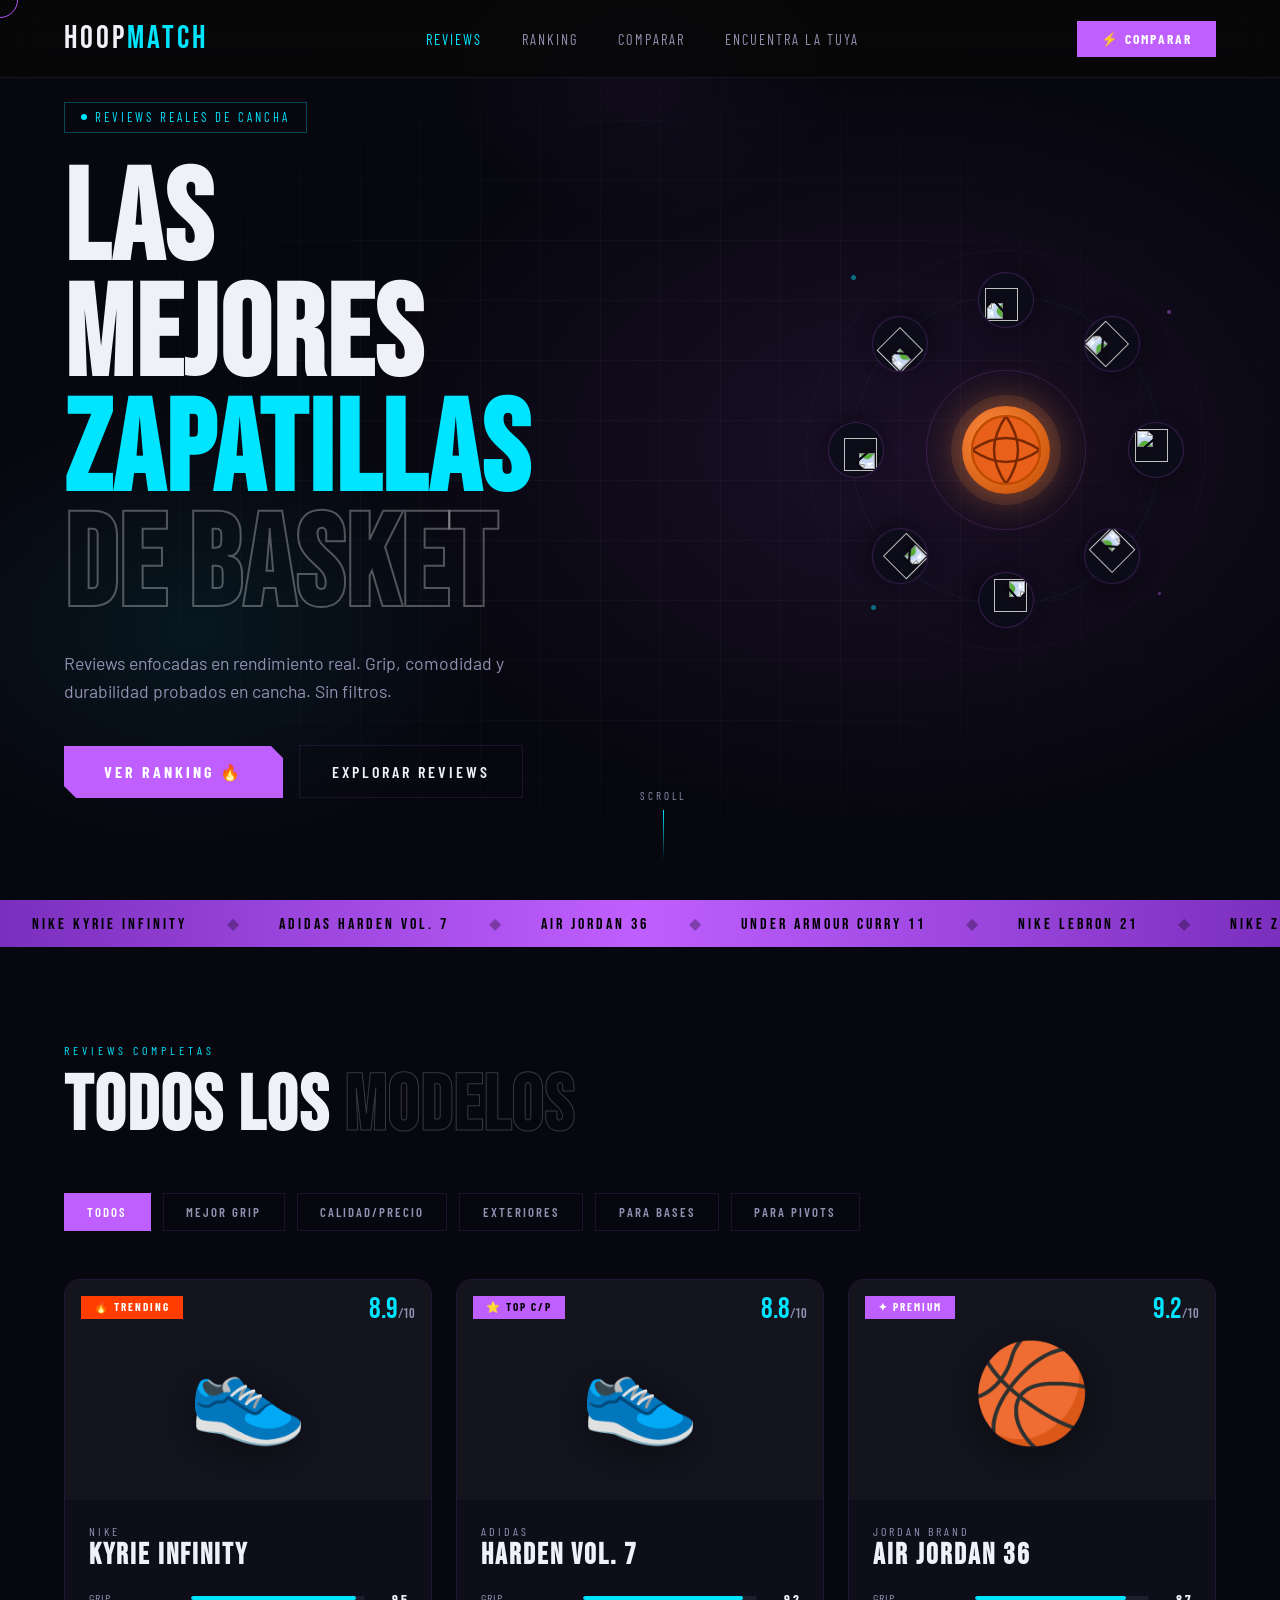
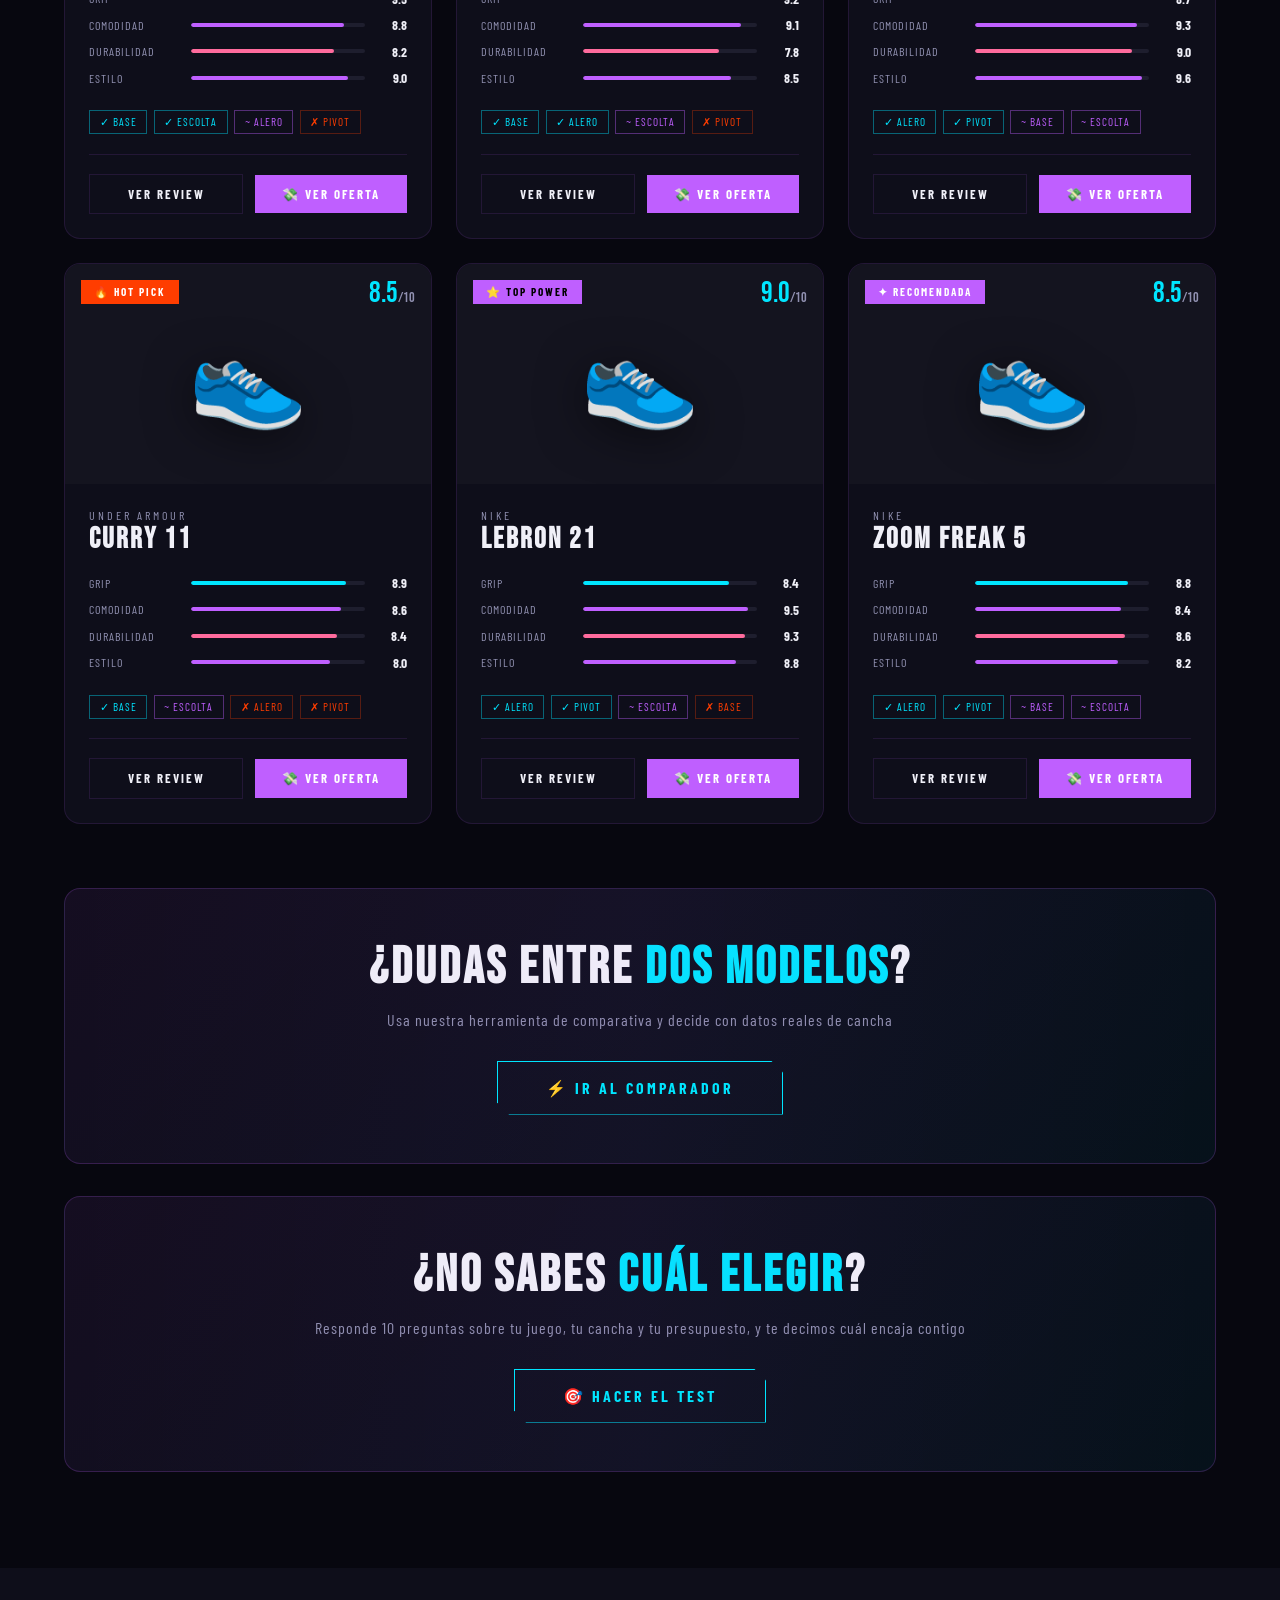
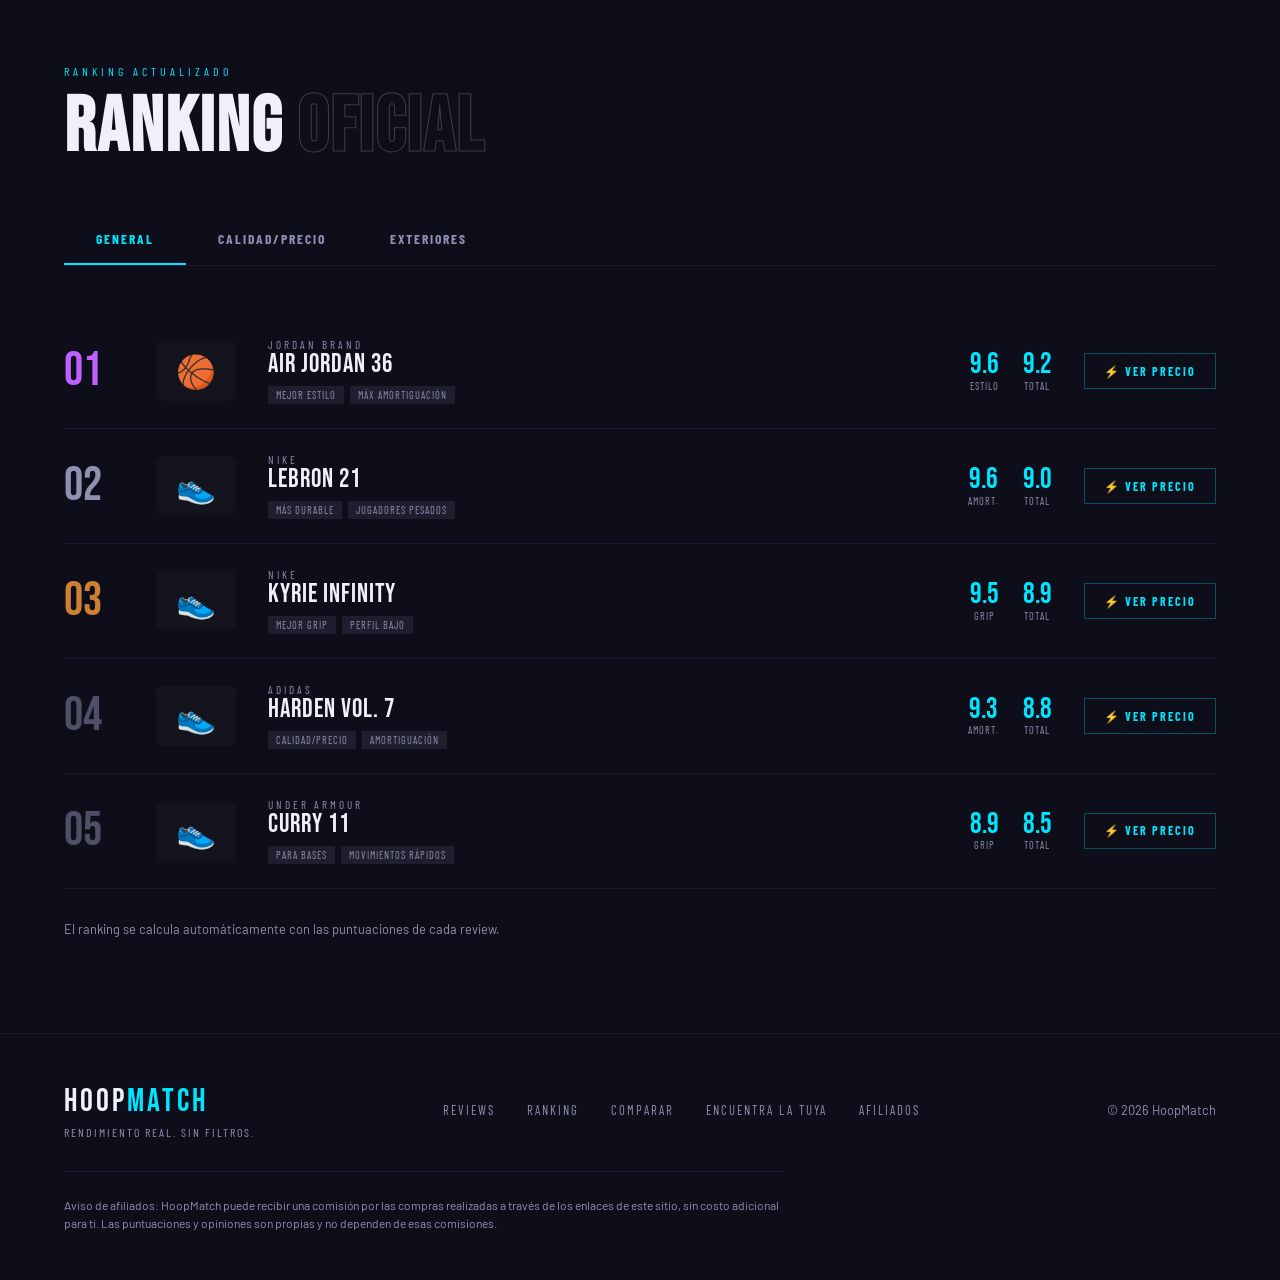
==== index.html @ e8697c50 "configuraricon html-js-css" ====
<!doctype html>
<html lang="es">
  <head>
    <meta charset="UTF-8" />
    <meta name="viewport" content="width=device-width, initial-scale=1.0" />
    <meta name="description" content="Reviews de zapatillas de basketball enfocadas en rendimiento real: grip, comodidad y durabilidad probados en cancha." />
    <meta name="theme-color" content="#07070f" />
    <title>HoopMatch — Reviews de Zapatillas de Basketball</title>
    <link rel="preconnect" href="https://fonts.googleapis.com" />
    <link rel="preconnect" href="https://fonts.gstatic.com" crossorigin />
    <link
      href="https://fonts.googleapis.com/css2?family=Bebas+Neue&family=Barlow+Condensed:wght@400;600;700&family=Barlow:wght@400;500;600&display=swap"
      rel="stylesheet"
    />
    <link rel="stylesheet" href="css/styles.css" />
    <link rel="stylesheet" href="css/home.css" />
  </head>
  <body>
    <div class="cursor" id="cursor"></div>
    <div class="cursor-ring" id="cursorRing"></div>

    <nav>
      <a href="index.html" class="logo">HOOP<span>MATCH</span></a>
      <ul class="nav-links">
        <li><a href="#reviews" class="active">Reviews</a></li>
        <li><a href="#ranking">Ranking</a></li>
        <li><a href="compare.html">Comparar</a></li>
        <li><a href="quiz.html">Encuentra la tuya</a></li>
      </ul>
      <a href="compare.html" class="nav-cta">⚡ Comparar</a>
    </nav>

    <!-- HERO -->
    <section class="hero">
      <div class="hero-bg"></div>
      <div class="hero-grid"></div>
      <div class="hero-content">
        <div class="hero-badge">Reviews reales de cancha</div>
        <h1>LAS<br />MEJORES<br /><span class="accent">ZAPATILLAS</span><br /><span class="outline">DE BASKET</span></h1>
        <p class="hero-sub">Reviews enfocadas en rendimiento real. Grip, comodidad y durabilidad probados en cancha. Sin filtros.</p>
        <div class="hero-actions">
          <a href="#ranking" class="btn-primary">Ver Ranking 🔥</a>
          <a href="#reviews" class="btn-secondary">Explorar Reviews</a>
        </div>
      </div>

      <!-- Órbita decorativa: 8 zapatillas en un solo anillo, giran juntas y se mantienen derechas.
           Cada brazo define su ángulo con --a (0, 45, 90 ... 315). -->
      <div class="orbit-wrap" aria-hidden="true">
        <div class="orbit-ring ring-deco-3"></div>
        <div class="orbit-ring ring-deco-2"></div>
        <div class="orbit-ring ring-deco-1"></div>
        <div class="orbit-dot" style="width:5px;height:5px;top:35px;left:55px;background:var(--cyan);animation-duration:3.2s;"></div>
        <div class="orbit-dot" style="width:4px;height:4px;top:70px;right:45px;background:var(--neon);animation-duration:2.8s;animation-delay:-1s;"></div>
        <div class="orbit-dot" style="width:5px;height:5px;bottom:50px;left:75px;background:var(--cyan);animation-duration:4s;animation-delay:-2s;"></div>
        <div class="orbit-dot" style="width:3px;height:3px;bottom:65px;right:55px;background:var(--neon);animation-duration:3.5s;animation-delay:-0.5s;"></div>
        <div class="orbit-glow"></div>
        <div class="orbit-center">
          <svg width="72" height="72" viewBox="0 0 72 72" fill="none" xmlns="http://www.w3.org/2000/svg">
            <circle cx="36" cy="36" r="34" fill="#E8601A" stroke="#C04A00" stroke-width="2" />
            <path d="M36 2 Q48 20 48 36 Q48 52 36 70" stroke="#7a2800" stroke-width="2.5" fill="none" />
            <path d="M36 2 Q24 20 24 36 Q24 52 36 70" stroke="#7a2800" stroke-width="2.5" fill="none" />
            <path d="M2 36 Q20 24 36 24 Q52 24 70 36" stroke="#7a2800" stroke-width="2.5" fill="none" />
            <path d="M2 36 Q20 48 36 48 Q52 48 70 36" stroke="#7a2800" stroke-width="2.5" fill="none" />
            <circle cx="36" cy="36" r="34" fill="none" stroke="#C04A00" stroke-width="2" />
          </svg>
        </div>
        <div class="orbit-ring-system">
          <div class="orbit-arm" style="--a:0deg"><div class="orbit-node"><img src="img/zapa1.png" alt="" decoding="async" /></div></div>
          <div class="orbit-arm" style="--a:45deg"><div class="orbit-node"><img src="img/zapa2.png" alt="" decoding="async" /></div></div>
          <div class="orbit-arm" style="--a:90deg"><div class="orbit-node"><img src="img/zapa3.png" alt="" decoding="async" /></div></div>
          <div class="orbit-arm" style="--a:135deg"><div class="orbit-node"><img src="img/zapa4.png" alt="" decoding="async" /></div></div>
          <div class="orbit-arm" style="--a:180deg"><div class="orbit-node"><img src="img/zapa5.png" alt="" decoding="async" /></div></div>
          <div class="orbit-arm" style="--a:225deg"><div class="orbit-node"><img src="img/zapa6.png" alt="" decoding="async" /></div></div>
          <div class="orbit-arm" style="--a:270deg"><div class="orbit-node"><img src="img/zapa7.png" alt="" decoding="async" /></div></div>
          <div class="orbit-arm" style="--a:315deg"><div class="orbit-node"><img src="img/zapa8.png" alt="" decoding="async" /></div></div>
        </div>
      </div>

      <div class="hero-scroll">
        <span>Scroll</span>
        <div class="scroll-line"></div>
      </div>
    </section>

    <!-- TICKER (se genera desde js/shoes.js) -->
    <div class="ticker-wrap" aria-hidden="true">
      <div class="ticker-track" id="tickerTrack"></div>
    </div>

    <!-- REVIEWS -->
    <section id="reviews">
      <div class="section-label">Reviews completas</div>
      <h2 class="section-title reveal">TODOS LOS <span class="dim">MODELOS</span></h2>

      <div class="filter-wrap reveal" id="filterWrap">
        <button type="button" class="filter-btn active" data-filter="all" aria-pressed="true">Todos</button>
        <button type="button" class="filter-btn" data-filter="grip" aria-pressed="false">Mejor Grip</button>
        <button type="button" class="filter-btn" data-filter="precio" aria-pressed="false">Calidad/Precio</button>
        <button type="button" class="filter-btn" data-filter="exterior" aria-pressed="false">Exteriores</button>
        <button type="button" class="filter-btn" data-filter="base" aria-pressed="false">Para Bases</button>
        <button type="button" class="filter-btn" data-filter="pivot" aria-pressed="false">Para Pivots</button>
      </div>

      <div class="cards-grid" id="cardsGrid"></div>

      <div class="compare-banner reveal">
        <h3>¿DUDAS ENTRE <span>DOS MODELOS</span>?</h3>
        <p>Usa nuestra herramienta de comparativa y decide con datos reales de cancha</p>
        <a href="compare.html" class="compare-banner-btn">⚡ Ir al Comparador</a>
      </div>

      <div class="compare-banner reveal">
        <h3>¿NO SABES <span>CUÁL ELEGIR</span>?</h3>
        <p>Responde 10 preguntas sobre tu juego, tu cancha y tu presupuesto, y te decimos cuál encaja contigo</p>
        <a href="quiz.html" class="compare-banner-btn">🎯 Hacer el test</a>
      </div>
    </section>

    <!-- RANKING -->
    <section id="ranking" class="ranking-section">
      <div class="section-label">Ranking actualizado</div>
      <h2 class="section-title reveal">RANKING <span class="dim">OFICIAL</span></h2>

      <div class="ranking-tabs reveal" id="rankingTabs" role="tablist">
        <button type="button" class="tab-btn active" data-tab="general" role="tab" aria-selected="true">General</button>
        <button type="button" class="tab-btn" data-tab="precio" role="tab" aria-selected="false">Calidad/Precio</button>
        <button type="button" class="tab-btn" data-tab="exterior" role="tab" aria-selected="false">Exteriores</button>
      </div>

      <div id="tab-general" class="ranking-list"></div>
      <div id="tab-precio" class="ranking-list" hidden></div>
      <div id="tab-exterior" class="ranking-list" hidden></div>

      <p class="ranking-note">El ranking se calcula automáticamente con las puntuaciones de cada review.</p>
    </section>

    <footer>
      <div class="footer-main">
        <div>
          <div class="footer-logo">HOOP<span>MATCH</span></div>
          <div class="footer-tagline">Rendimiento real. Sin filtros.</div>
        </div>
        <div class="footer-links">
          <a href="#reviews">Reviews</a>
          <a href="#ranking">Ranking</a>
          <a href="compare.html">Comparar</a>
          <a href="quiz.html">Encuentra la tuya</a>
          <a href="#disclosure">Afiliados</a>
        </div>
        <div class="footer-copy">© 2026 HoopMatch</div>
      </div>
      <p class="footer-disclosure" id="disclosure">
        Aviso de afiliados: HoopMatch puede recibir una comisión por las compras realizadas a través de los enlaces de este sitio, sin costo adicional para ti. Las puntuaciones y opiniones son propias y no dependen de esas comisiones.
      </p>
    </footer>

    <div class="modal-overlay" id="modalOverlay">
      <div class="modal" role="dialog" aria-modal="true" aria-labelledby="modalTitle">
        <button type="button" class="modal-close" id="modalClose" aria-label="Cerrar">✕</button>
        <div id="modalInner"></div>
      </div>
    </div>

    <script src="js/shoes.js"></script>
    <script src="js/common.js"></script>
    <script src="js/home.js"></script>
  </body>
</html>
---- css/styles.css ----
/* ==========================================================================
   HoopMatch · styles.css  (compartido por todas las páginas)
   ========================================================================== */

:root {
  --neon: #bf5fff;
  --neon-glow: rgba(191, 95, 255, 0.35);
  --cyan: #00e5ff;
  --cyan-glow: rgba(0, 229, 255, 0.25);
  --neon2: #ff3d00;
  --neon3: #bf5fff;
  --green: #00ff87;
  --bg: #07070f;
  --bg2: #0e0e1a;
  --bg3: #14141f;
  --bg4: #1e1e2e;
  --text: #f0f0f8;
  --text2: #9090b0;
  --border: rgba(191, 95, 255, 0.12);
  --border2: rgba(0, 229, 255, 0.12);
  --card-radius: 16px;
}

* { margin: 0; padding: 0; box-sizing: border-box; }
html { scroll-behavior: smooth; }
body { font-family: "Barlow", sans-serif; background: var(--bg); color: var(--text); overflow-x: hidden; }
img { max-width: 100%; }

/* Foco visible para navegación con teclado */
:focus-visible { outline: 2px solid var(--cyan); outline-offset: 3px; }

/* ── CURSOR (solo se activa con mouse; ver common.js) ── */
.cursor { width: 12px; height: 12px; background: var(--neon); border-radius: 50%; position: fixed; top: -100px; left: -100px; pointer-events: none; z-index: 9999; mix-blend-mode: difference; }
.cursor-ring { width: 36px; height: 36px; border: 1.5px solid var(--neon); border-radius: 50%; position: fixed; top: -100px; left: -100px; pointer-events: none; z-index: 9998; mix-blend-mode: difference; }
body.custom-cursor, body.custom-cursor * { cursor: none; }

/* ── NAV ── */
nav { position: fixed; top: 0; width: 100%; z-index: 100; display: flex; justify-content: space-between; align-items: center; padding: 1.2rem 4rem; background: rgba(8, 8, 8, 0.85); backdrop-filter: blur(20px); border-bottom: 1px solid var(--border); }
.logo { font-family: "Bebas Neue", sans-serif; font-size: 2rem; letter-spacing: 3px; color: var(--text); text-decoration: none; }
.logo span { color: var(--cyan); }
.nav-links { display: flex; gap: 2.5rem; list-style: none; }
.nav-links a { font-family: "Barlow Condensed", sans-serif; font-size: 0.9rem; letter-spacing: 2px; text-transform: uppercase; color: var(--text2); text-decoration: none; transition: color 0.2s; }
.nav-links a:hover, .nav-links a.active { color: var(--cyan); }
.nav-cta { font-family: "Barlow Condensed", sans-serif; font-size: 0.85rem; letter-spacing: 2px; text-transform: uppercase; background: var(--neon); color: #fff; padding: 0.6rem 1.5rem; border: none; font-weight: 700; transition: all 0.2s; text-decoration: none; display: inline-block; }
.nav-cta:hover { background: var(--cyan); color: #000; }
.nav-back { font-family: "Barlow Condensed", sans-serif; font-size: 0.85rem; letter-spacing: 2px; text-transform: uppercase; background: transparent; color: var(--text2); padding: 0.6rem 1.5rem; border: 1px solid var(--border); font-weight: 700; transition: all 0.2s; text-decoration: none; display: inline-block; }
.nav-back:hover { border-color: var(--cyan); color: var(--cyan); }

/* ── ANIMACIONES ── */
@keyframes fadeSlideUp { from { opacity: 0; transform: translateY(30px); } to { opacity: 1; transform: translateY(0); } }
.reveal { opacity: 0; transform: translateY(40px); transition: opacity 0.7s ease, transform 0.7s ease; }
.reveal.visible { opacity: 1; transform: translateY(0); }
.reveal-delay-1 { transition-delay: 0.1s; }
.reveal-delay-2 { transition-delay: 0.2s; }
.reveal-delay-3 { transition-delay: 0.3s; }
.reveal-delay-4 { transition-delay: 0.4s; }

/* ── BOTONES COMPARTIDOS ── */
.btn-price { flex: 1; font-family: "Barlow Condensed", sans-serif; font-size: 0.8rem; letter-spacing: 2px; text-transform: uppercase; font-weight: 700; background: var(--neon); color: #fff; padding: 0.7rem; border: none; text-align: center; transition: all 0.2s; text-decoration: none; display: block; }
.btn-price:hover { background: var(--cyan); color: #000; }

/* ── FOOTER ── */
footer { background: var(--bg2); border-top: 1px solid var(--border); padding: 3rem 4rem; display: flex; flex-direction: column; gap: 2rem; }
.footer-main { display: flex; justify-content: space-between; align-items: center; }
.footer-logo { font-family: "Bebas Neue", sans-serif; font-size: 2rem; letter-spacing: 3px; }
.footer-logo span { color: var(--cyan); }
.footer-tagline { font-family: "Barlow Condensed", sans-serif; font-size: 0.75rem; letter-spacing: 2px; text-transform: uppercase; color: var(--text2); margin-top: 0.25rem; }
.footer-links { display: flex; gap: 2rem; }
.footer-links a { font-family: "Barlow Condensed", sans-serif; font-size: 0.8rem; letter-spacing: 2px; text-transform: uppercase; color: var(--text2); text-decoration: none; transition: color 0.2s; }
.footer-links a:hover { color: var(--cyan); }
.footer-copy { font-size: 0.8rem; color: var(--text2); }
.footer-disclosure { font-size: 0.75rem; color: var(--text2); line-height: 1.5; max-width: 720px; border-top: 1px solid var(--border); padding-top: 1.5rem; }

/* ── EMOJI / IMAGEN DE ZAPATILLA ── */
.shoe-img { width: 100%; height: 100%; object-fit: contain; display: block; }

/* ── MOVIMIENTO REDUCIDO ── */
@media (prefers-reduced-motion: reduce) {
  *, *::before, *::after { animation-duration: 0.01ms !important; animation-iteration-count: 1 !important; transition-duration: 0.01ms !important; scroll-behavior: auto !important; }
  .reveal { opacity: 1; transform: none; }
}

@media (max-width: 900px) {
  nav { padding: 1.2rem 2rem; }
  .nav-links { display: none; }
  footer { padding: 3rem 2rem; }
  .footer-main { flex-direction: column; gap: 2rem; text-align: center; }
  .footer-links { flex-wrap: wrap; justify-content: center; }
  .footer-disclosure { text-align: center; }
}
---- css/home.css ----
/* ==========================================================================
   HoopMatch · home.css  (solo index.html)
   ========================================================================== */

section { padding: 6rem 4rem; }
.section-label { font-family: "Barlow Condensed", sans-serif; font-size: 0.75rem; letter-spacing: 4px; text-transform: uppercase; color: var(--cyan); margin-bottom: 0.75rem; }
.section-title { font-family: "Bebas Neue", sans-serif; font-size: clamp(3rem, 6vw, 5rem); line-height: 1; letter-spacing: 2px; margin-bottom: 3rem; }
.section-title .dim { -webkit-text-stroke: 1px rgba(255,255,255,0.2); color: transparent; }

/* ── HERO ── */
.hero { min-height: 100vh; display: flex; align-items: center; justify-content: space-between; position: relative; overflow: hidden; padding: 0 4rem; gap: 2rem; }
.hero-bg { position: absolute; inset: 0; background: radial-gradient(ellipse 60% 60% at 70% 50%, rgba(191,95,255,0.1) 0%, transparent 70%), radial-gradient(ellipse 40% 40% at 15% 70%, rgba(0,229,255,0.07) 0%, transparent 60%), radial-gradient(ellipse 30% 30% at 50% 10%, rgba(191,95,255,0.05) 0%, transparent 50%), var(--bg); }
.hero-grid { position: absolute; inset: 0; background-image: linear-gradient(rgba(255,255,255,0.03) 1px, transparent 1px), linear-gradient(90deg, rgba(255,255,255,0.03) 1px, transparent 1px); background-size: 60px 60px; mask-image: radial-gradient(ellipse at center, black 30%, transparent 80%); }
.hero-content { position: relative; z-index: 2; flex: 1; max-width: 680px; }
.hero-badge { display: inline-flex; align-items: center; gap: 0.5rem; font-family: "Barlow Condensed", sans-serif; font-size: 0.8rem; letter-spacing: 3px; text-transform: uppercase; color: var(--cyan); border: 1px solid rgba(0,229,255,0.3); padding: 0.4rem 1rem; margin-bottom: 2rem; animation: fadeSlideUp 0.8s ease both; }
.hero-badge::before { content: ""; width: 6px; height: 6px; border-radius: 50%; background: var(--cyan); animation: pulse 1.5s infinite; }
@keyframes pulse { 0%,100% { opacity: 1; transform: scale(1); } 50% { opacity: 0.4; transform: scale(0.8); } }
.hero h1 { font-family: "Bebas Neue", sans-serif; font-size: clamp(5rem, 10vw, 10rem); line-height: 0.9; letter-spacing: 2px; animation: fadeSlideUp 0.8s 0.1s ease both; }
.hero h1 .accent { color: var(--cyan); }
.hero h1 .outline { -webkit-text-stroke: 2px rgba(255,255,255,0.3); color: transparent; }
.hero-sub { font-size: 1.1rem; color: var(--text2); margin: 1.5rem 0 2.5rem; line-height: 1.6; max-width: 480px; animation: fadeSlideUp 0.8s 0.2s ease both; }
.hero-actions { display: flex; gap: 1rem; align-items: center; animation: fadeSlideUp 0.8s 0.3s ease both; }
.btn-primary { font-family: "Barlow Condensed", sans-serif; font-size: 1rem; letter-spacing: 3px; text-transform: uppercase; font-weight: 700; background: var(--neon); color: #fff; padding: 1rem 2.5rem; border: none; text-decoration: none; display: inline-block; transition: all 0.2s; clip-path: polygon(0 0, calc(100% - 12px) 0, 100% 12px, 100% 100%, 12px 100%, 0 calc(100% - 12px)); }
.btn-primary:hover { background: var(--cyan); color: #000; transform: translateY(-2px); }
.btn-secondary { font-family: "Barlow Condensed", sans-serif; font-size: 1rem; letter-spacing: 3px; text-transform: uppercase; font-weight: 600; background: transparent; color: var(--text); padding: 1rem 2rem; border: 1px solid var(--border); text-decoration: none; display: inline-block; transition: all 0.2s; }
.btn-secondary:hover { border-color: var(--cyan); color: var(--cyan); }

/* ── ÓRBITA (un solo anillo, radio y tamaño controlados por variables) ── */
.orbit-wrap { --orbit-r: 150px; --node: 56px; position: relative; z-index: 2; flex-shrink: 0; width: 420px; height: 420px; display: flex; align-items: center; justify-content: center; animation: fadeSlideUp 0.8s 0.4s ease both; }
.orbit-ring { position: absolute; border-radius: 50%; border: 1px solid; pointer-events: none; }
.ring-deco-1 { width: 160px; height: 160px; border-color: rgba(191,95,255,0.18); }
.ring-deco-2 { width: 310px; height: 310px; border-color: rgba(0,229,255,0.1); border-style: dashed; }
.ring-deco-3 { width: 400px; height: 400px; border-color: rgba(191,95,255,0.05); }
.orbit-center { position: absolute; z-index: 10; width: 88px; height: 88px; border-radius: 50%; display: flex; align-items: center; justify-content: center; overflow: hidden; background: radial-gradient(circle at 35% 35%, #ff8c42, #c04a00); box-shadow: 0 0 40px rgba(255,140,66,0.45), 0 0 80px rgba(255,140,66,0.15); animation: centerPulse 4s ease-in-out infinite; }
@keyframes centerPulse { 0%,100% { box-shadow: 0 0 40px rgba(255,140,66,0.4), 0 0 80px rgba(255,140,66,0.1); transform: scale(1); } 50% { box-shadow: 0 0 60px rgba(255,140,66,0.6), 0 0 120px rgba(255,140,66,0.2); transform: scale(1.06); } }
.orbit-glow { position: absolute; width: 110px; height: 110px; border-radius: 50%; background: rgba(255,140,66,0.12); animation: glowPulse 3s ease-in-out infinite; z-index: 5; pointer-events: none; }
@keyframes glowPulse { 0%,100% { transform: scale(1); opacity: 0.6; } 50% { transform: scale(1.7); opacity: 0.08; } }

/* El sistema completo rota; cada brazo tiene un ángulo fijo (--a) */
.orbit-ring-system { position: absolute; width: 0; height: 0; top: 50%; left: 50%; animation: ringRotate 14s linear infinite; z-index: 8; will-change: transform; }
@keyframes ringRotate { from { transform: rotate(0deg); } to { transform: rotate(360deg); } }
.orbit-arm { position: absolute; width: 0; height: 0; top: 0; left: 0; transform: rotate(var(--a)); }

/* Cada nodo contra-rota (ángulo del brazo + giro del sistema) para que la imagen quede siempre derecha */
.orbit-node { position: absolute; width: var(--node); height: var(--node); top: calc(var(--node) / -2); left: calc(var(--orbit-r) - var(--node) / 2); border-radius: 50%; background: rgba(14,14,26,0.85); border: 1px solid rgba(191,95,255,0.22); display: flex; align-items: center; justify-content: center; overflow: hidden; box-shadow: 0 4px 18px rgba(0,0,0,0.55), 0 0 10px rgba(191,95,255,0.08); animation: nodeCounterRotate 14s linear infinite; will-change: transform; }
@keyframes nodeCounterRotate {
  from { transform: rotate(calc(var(--a) * -1)); }
  to   { transform: rotate(calc(var(--a) * -1 - 360deg)); }
}
.orbit-node img { width: 78%; height: 78%; object-fit: contain; display: block; filter: drop-shadow(0 2px 6px rgba(0,0,0,0.6)); }

.orbit-dot { position: absolute; border-radius: 50%; opacity: 0.45; animation: floatDot ease-in-out infinite; pointer-events: none; }
@keyframes floatDot { 0%,100% { transform: translateY(0); } 50% { transform: translateY(-10px); } }

.hero-scroll { position: absolute; bottom: 2.5rem; left: 50%; transform: translateX(-50%); display: flex; flex-direction: column; align-items: center; gap: 0.5rem; animation: fadeSlideUp 0.8s 0.5s ease both; }
.hero-scroll span { font-family: "Barlow Condensed", sans-serif; font-size: 0.7rem; letter-spacing: 3px; text-transform: uppercase; color: var(--text2); }
.scroll-line { width: 1px; height: 50px; background: linear-gradient(to bottom, var(--cyan), transparent); animation: scrollDown 1.5s infinite; }
@keyframes scrollDown { 0% { transform: scaleY(0); transform-origin: top; } 50% { transform: scaleY(1); transform-origin: top; } 100% { transform: scaleY(0); transform-origin: bottom; } }

/* ── TICKER ── */
.ticker-wrap { background: linear-gradient(90deg, #7b2fbe, #bf5fff, #7b2fbe); padding: 0.8rem 0; overflow: hidden; white-space: nowrap; }
.ticker-track { display: inline-block; animation: ticker 40s linear infinite; }
.ticker-item { display: inline-block; font-family: "Bebas Neue", sans-serif; font-size: 1rem; letter-spacing: 3px; color: #000; padding: 0 2rem; }
.ticker-sep { display: inline-block; color: rgba(0,0,0,0.3); padding: 0 0.5rem; }
@keyframes ticker { from { transform: translateX(0); } to { transform: translateX(-50%); } }

/* ── FILTROS ── */
.filter-wrap { display: flex; flex-wrap: wrap; gap: 0.75rem; margin-bottom: 3rem; }
.filter-btn { font-family: "Barlow Condensed", sans-serif; font-size: 0.8rem; letter-spacing: 2px; text-transform: uppercase; font-weight: 600; background: transparent; color: var(--text2); padding: 0.6rem 1.4rem; border: 1px solid var(--border); transition: all 0.2s; }
.filter-btn:hover, .filter-btn.active { background: var(--neon); color: #fff; border-color: var(--neon); }

/* ── CARDS ── */
.cards-grid { display: grid; grid-template-columns: repeat(auto-fit, minmax(300px, 1fr)); gap: 1.5rem; }
.shoe-card { background: var(--bg2); border: 1px solid var(--border); border-radius: var(--card-radius); overflow: hidden; transition: all 0.3s ease, opacity 0.7s ease; position: relative; }
.shoe-card:hover { transform: translateY(-8px); border-color: rgba(191,95,255,0.4); box-shadow: 0 24px 48px rgba(0,0,0,0.6), 0 0 0 1px rgba(191,95,255,0.15), 0 0 30px rgba(191,95,255,0.08); }
.card-img-wrap { height: 220px; background: var(--bg3); display: flex; align-items: center; justify-content: center; position: relative; overflow: hidden; }
.card-img-wrap .shoe-emoji { font-size: 6rem; transition: transform 0.4s ease; filter: drop-shadow(0 8px 24px rgba(0,0,0,0.5)); }
.card-img-wrap .shoe-img { width: 70%; height: 70%; transition: transform 0.4s ease; filter: drop-shadow(0 8px 24px rgba(0,0,0,0.5)); }
.shoe-card:hover .shoe-emoji, .shoe-card:hover .shoe-img { transform: scale(1.1) rotate(-5deg); }
.card-badge { position: absolute; top: 1rem; left: 1rem; font-family: "Barlow Condensed", sans-serif; font-size: 0.7rem; letter-spacing: 2px; text-transform: uppercase; padding: 0.3rem 0.8rem; font-weight: 700; }
.badge-fire { background: var(--neon2); color: #fff; }
.badge-top { background: var(--neon3); color: #000; }
.badge-new { background: var(--neon); color: #fff; }
.card-rating-mini { position: absolute; top: 1rem; right: 1rem; font-family: "Bebas Neue", sans-serif; font-size: 1.8rem; color: var(--cyan); line-height: 1; }
.card-rating-mini span { font-size: 0.9rem; color: var(--text2); }
.card-body { padding: 1.5rem; }
.card-brand { font-family: "Barlow Condensed", sans-serif; font-size: 0.75rem; letter-spacing: 3px; text-transform: uppercase; color: var(--text2); margin-bottom: 0.25rem; }
.card-name { font-family: "Bebas Neue", sans-serif; font-size: 1.8rem; letter-spacing: 2px; margin-bottom: 1.2rem; line-height: 1; }
.card-stats { display: flex; flex-direction: column; gap: 0.6rem; margin-bottom: 1.5rem; }
.stat-row { display: flex; align-items: center; gap: 0.75rem; }
.stat-label { font-family: "Barlow Condensed", sans-serif; font-size: 0.75rem; letter-spacing: 1px; text-transform: uppercase; color: var(--text2); width: 90px; flex-shrink: 0; }
.stat-bar { flex: 1; height: 4px; background: var(--bg4); border-radius: 2px; overflow: hidden; }
.stat-fill { height: 100%; border-radius: 2px; width: 0; transition: width 1.2s cubic-bezier(0.4,0,0.2,1); }
.fill-neon { background: var(--cyan); }
.fill-orange { background: var(--neon); }
.fill-yellow { background: #ff6b9d; }
.fill-blue { background: var(--neon); }
.stat-val { font-family: "Barlow Condensed", sans-serif; font-size: 0.85rem; font-weight: 700; color: var(--text); width: 30px; text-align: right; }
.card-player { display: flex; flex-wrap: wrap; gap: 0.4rem; margin-bottom: 1.2rem; }
.player-tag { font-family: "Barlow Condensed", sans-serif; font-size: 0.7rem; letter-spacing: 1px; text-transform: uppercase; padding: 0.25rem 0.6rem; border: 1px solid var(--border); color: var(--text2); }
.player-tag.good { border-color: rgba(0,229,255,0.4); color: var(--cyan); }
.player-tag.ok { border-color: rgba(191,95,255,0.4); color: var(--neon); }
.player-tag.bad { border-color: rgba(255,61,0,0.3); color: var(--neon2); }
.card-footer { display: flex; gap: 0.75rem; align-items: center; padding-top: 1.2rem; border-top: 1px solid var(--border); }
.btn-detail { flex: 1; font-family: "Barlow Condensed", sans-serif; font-size: 0.8rem; letter-spacing: 2px; text-transform: uppercase; font-weight: 700; background: transparent; color: var(--text); padding: 0.7rem; border: 1px solid var(--border); text-align: center; transition: all 0.2s; text-decoration: none; display: block; }
.btn-detail:hover { border-color: rgba(255,255,255,0.3); color: var(--text); }
.cards-empty { color: var(--text2); font-family: "Barlow Condensed", sans-serif; letter-spacing: 2px; text-transform: uppercase; }

/* ── BANNER COMPARADOR ── */
.compare-banner { background: linear-gradient(135deg, rgba(191,95,255,0.08) 0%, rgba(0,229,255,0.05) 100%); border: 1px solid rgba(191,95,255,0.2); border-radius: var(--card-radius); padding: 3rem; text-align: center; margin-top: 4rem; position: relative; overflow: hidden; }
.compare-banner::before { content: ""; position: absolute; inset: 0; background: linear-gradient(90deg, transparent, rgba(191,95,255,0.04), transparent); animation: shimmer 3s infinite; }
@keyframes shimmer { 0% { transform: translateX(-100%); } 100% { transform: translateX(100%); } }
.compare-banner + .compare-banner { margin-top: 2rem; }
.compare-banner h3 { font-family: "Bebas Neue", sans-serif; font-size: clamp(2rem, 4vw, 3.5rem); letter-spacing: 3px; margin-bottom: 0.75rem; }
.compare-banner h3 span { color: var(--cyan); }
.compare-banner p { font-family: "Barlow Condensed", sans-serif; font-size: 1rem; letter-spacing: 1px; color: var(--text2); margin-bottom: 2rem; }
.compare-banner-btn { font-family: "Barlow Condensed", sans-serif; font-size: 1rem; letter-spacing: 3px; text-transform: uppercase; font-weight: 700; background: transparent; color: var(--cyan); padding: 1rem 3rem; border: 1px solid var(--cyan); text-decoration: none; display: inline-block; transition: all 0.2s; clip-path: polygon(0 0, calc(100% - 12px) 0, 100% 12px, 100% 100%, 12px 100%, 0 calc(100% - 12px)); position: relative; }
.compare-banner-btn:hover { background: var(--cyan); color: #000; }

/* ── RANKING ── */
.ranking-section { background: var(--bg2); }
.ranking-tabs { display: flex; gap: 0; margin-bottom: 3rem; border-bottom: 1px solid var(--border); overflow-x: auto; }
.tab-btn { font-family: "Barlow Condensed", sans-serif; font-size: 0.85rem; letter-spacing: 2px; text-transform: uppercase; font-weight: 700; background: transparent; color: var(--text2); padding: 1rem 2rem; border: none; border-bottom: 2px solid transparent; transition: all 0.2s; white-space: nowrap; }
.tab-btn:hover { color: var(--text); }
.tab-btn.active { color: var(--cyan); border-bottom-color: var(--cyan); }
.ranking-list { display: flex; flex-direction: column; gap: 0; }
.ranking-list[hidden] { display: none; }
.rank-item { display: flex; align-items: center; gap: 2rem; padding: 1.5rem 0; border-bottom: 1px solid var(--border); transition: padding-left 0.2s, opacity 0.7s ease, transform 0.7s ease; }
.rank-item:hover { padding-left: 1rem; }
.rank-num { font-family: "Bebas Neue", sans-serif; font-size: 3rem; line-height: 1; width: 60px; flex-shrink: 0; }
.rank-1 .rank-num { color: var(--neon3); }
.rank-2 .rank-num { color: var(--text2); }
.rank-3 .rank-num { color: #cd7f32; }
.rank-4 .rank-num, .rank-5 .rank-num { color: var(--text2); opacity: 0.5; }
.rank-shoe-img { width: 80px; height: 60px; background: var(--bg3); border-radius: 8px; display: flex; align-items: center; justify-content: center; font-size: 2rem; flex-shrink: 0; padding: 4px; }
.rank-info { flex: 1; min-width: 0; }
.rank-brand { font-family: "Barlow Condensed", sans-serif; font-size: 0.7rem; letter-spacing: 3px; text-transform: uppercase; color: var(--text2); }
.rank-name { font-family: "Bebas Neue", sans-serif; font-size: 1.6rem; letter-spacing: 1px; line-height: 1.1; }
.rank-tags { display: flex; flex-wrap: wrap; gap: 0.4rem; margin-top: 0.4rem; }
.rank-tag { font-family: "Barlow Condensed", sans-serif; font-size: 0.65rem; letter-spacing: 1px; text-transform: uppercase; padding: 0.2rem 0.5rem; background: var(--bg4); color: var(--text2); }
.rank-scores { display: flex; gap: 1.5rem; flex-shrink: 0; }
.rank-score { text-align: center; }
.rank-score-num { font-family: "Bebas Neue", sans-serif; font-size: 1.8rem; line-height: 1; color: var(--cyan); }
.rank-score-label { font-family: "Barlow Condensed", sans-serif; font-size: 0.65rem; letter-spacing: 1px; text-transform: uppercase; color: var(--text2); }
.rank-cta { font-family: "Barlow Condensed", sans-serif; font-size: 0.75rem; letter-spacing: 2px; text-transform: uppercase; font-weight: 700; background: transparent; color: var(--cyan); padding: 0.6rem 1.2rem; border: 1px solid rgba(0,229,255,0.3); text-decoration: none; transition: all 0.2s; flex-shrink: 0; }
.rank-cta:hover { background: var(--cyan); color: #000; }
.ranking-note { margin-top: 2rem; font-size: 0.8rem; color: var(--text2); }

/* ── MODAL ── */
.modal-overlay { position: fixed; inset: 0; background: rgba(0,0,0,0.9); backdrop-filter: blur(8px); z-index: 500; display: none; align-items: center; justify-content: center; padding: 2rem; }
.modal-overlay.open { display: flex; }
.modal { background: var(--bg2); border: 1px solid var(--border); border-radius: 20px; max-width: 800px; width: 100%; max-height: 90vh; overflow-y: auto; position: relative; animation: modalIn 0.3s ease; }
@keyframes modalIn { from { opacity: 0; transform: scale(0.95) translateY(20px); } to { opacity: 1; transform: scale(1) translateY(0); } }
.modal-close { position: absolute; top: 1.5rem; right: 1.5rem; background: var(--bg4); border: none; color: var(--text); width: 36px; height: 36px; border-radius: 50%; font-size: 1.2rem; display: flex; align-items: center; justify-content: center; transition: background 0.2s; z-index: 1; }
.modal-close:hover { background: var(--neon2); }
.modal-header { display: flex; gap: 2rem; align-items: center; padding: 2rem 3.5rem 0 2rem; }
.modal-shoe-img { width: 160px; height: 120px; background: var(--bg3); border-radius: 12px; display: flex; align-items: center; justify-content: center; font-size: 4.5rem; flex-shrink: 0; padding: 8px; }
.modal-brand { font-family: "Barlow Condensed", sans-serif; font-size: 0.75rem; letter-spacing: 3px; text-transform: uppercase; color: var(--text2); }
.modal-name { font-family: "Bebas Neue", sans-serif; font-size: 3rem; letter-spacing: 2px; line-height: 1; margin: 0.25rem 0 0.5rem; }
.modal-tagline { font-size: 0.95rem; color: var(--text2); line-height: 1.5; }
.modal-body { padding: 2rem; }
.modal-section-title { font-family: "Barlow Condensed", sans-serif; font-size: 0.75rem; letter-spacing: 3px; text-transform: uppercase; color: var(--neon); margin-bottom: 1rem; }
.modal-scores { display: flex; flex-direction: column; gap: 1rem; margin-bottom: 2rem; }
.modal-score-row { display: flex; flex-direction: column; gap: 0.4rem; }
.modal-score-header { display: flex; justify-content: space-between; }
.modal-score-label { font-family: "Barlow Condensed", sans-serif; font-size: 0.8rem; letter-spacing: 2px; text-transform: uppercase; color: var(--text2); }
.modal-score-val { font-family: "Bebas Neue", sans-serif; font-size: 1.2rem; color: var(--cyan); }
.modal-bar { height: 8px; background: var(--bg4); border-radius: 4px; overflow: hidden; }
.modal-fill { height: 100%; border-radius: 4px; width: 0; transition: width 1.4s cubic-bezier(0.4,0,0.2,1); background: linear-gradient(90deg, var(--cyan), var(--neon)); }
.pros-cons { display: grid; grid-template-columns: 1fr 1fr; gap: 1.5rem; margin-bottom: 2rem; }
.pros-list, .cons-list { list-style: none; display: flex; flex-direction: column; gap: 0.5rem; }
.pros-list li, .cons-list li { font-size: 0.9rem; color: var(--text2); display: flex; gap: 0.5rem; align-items: flex-start; }
.pros-list li::before { content: "+"; color: var(--cyan); font-weight: 700; flex-shrink: 0; }
.cons-list li::before { content: "−"; color: var(--neon2); font-weight: 700; flex-shrink: 0; }
.player-recs { display: flex; flex-wrap: wrap; gap: 0.5rem; margin-bottom: 2rem; }
.player-rec-tag { font-family: "Barlow Condensed", sans-serif; font-size: 0.75rem; letter-spacing: 1px; text-transform: uppercase; padding: 0.4rem 0.8rem; display: flex; align-items: center; gap: 0.4rem; }
.rec-yes { background: rgba(0,229,255,0.1); border: 1px solid rgba(0,229,255,0.3); color: var(--cyan); }
.rec-ok { background: rgba(191,95,255,0.1); border: 1px solid rgba(191,95,255,0.3); color: var(--neon); }
.rec-no { background: rgba(255,61,0,0.1); border: 1px solid rgba(255,61,0,0.3); color: var(--neon2); }
.modal-cta-row { display: flex; gap: 1rem; padding-top: 1.5rem; border-top: 1px solid var(--border); align-items: center; }
.modal-price { font-family: "Barlow Condensed", sans-serif; font-size: 0.9rem; color: var(--text2); }
.modal-price strong { color: var(--cyan); }

/* ── RESPONSIVE ── */
@media (max-width: 900px) {
  section { padding: 4rem 2rem; }
  .hero { flex-direction: column; justify-content: center; padding: 6rem 2rem 3rem; gap: 2.5rem; min-height: 100svh; }
  .orbit-wrap { --orbit-r: 100px; --node: 40px; width: 260px; height: 260px; }
  .ring-deco-3 { width: 250px; height: 250px; }
  .ring-deco-2 { width: 200px; height: 200px; }
  .ring-deco-1 { width: 130px; height: 130px; }
  .orbit-center { width: 64px; height: 64px; }
  .orbit-center svg { width: 52px; height: 52px; }
  .orbit-glow { width: 80px; height: 80px; }
  .rank-item { flex-wrap: wrap; gap: 1rem; }
  .rank-num { width: 44px; font-size: 2.2rem; }
  .rank-scores { order: 4; }
  .rank-cta { order: 5; }
  .modal-header { flex-direction: column; padding: 2rem 1.5rem 0; align-items: flex-start; }
  .modal-body { padding: 1.5rem; }
  .modal-cta-row { flex-direction: column; align-items: stretch; }
  .pros-cons { grid-template-columns: 1fr; }
  .hero-scroll { display: none; }
}
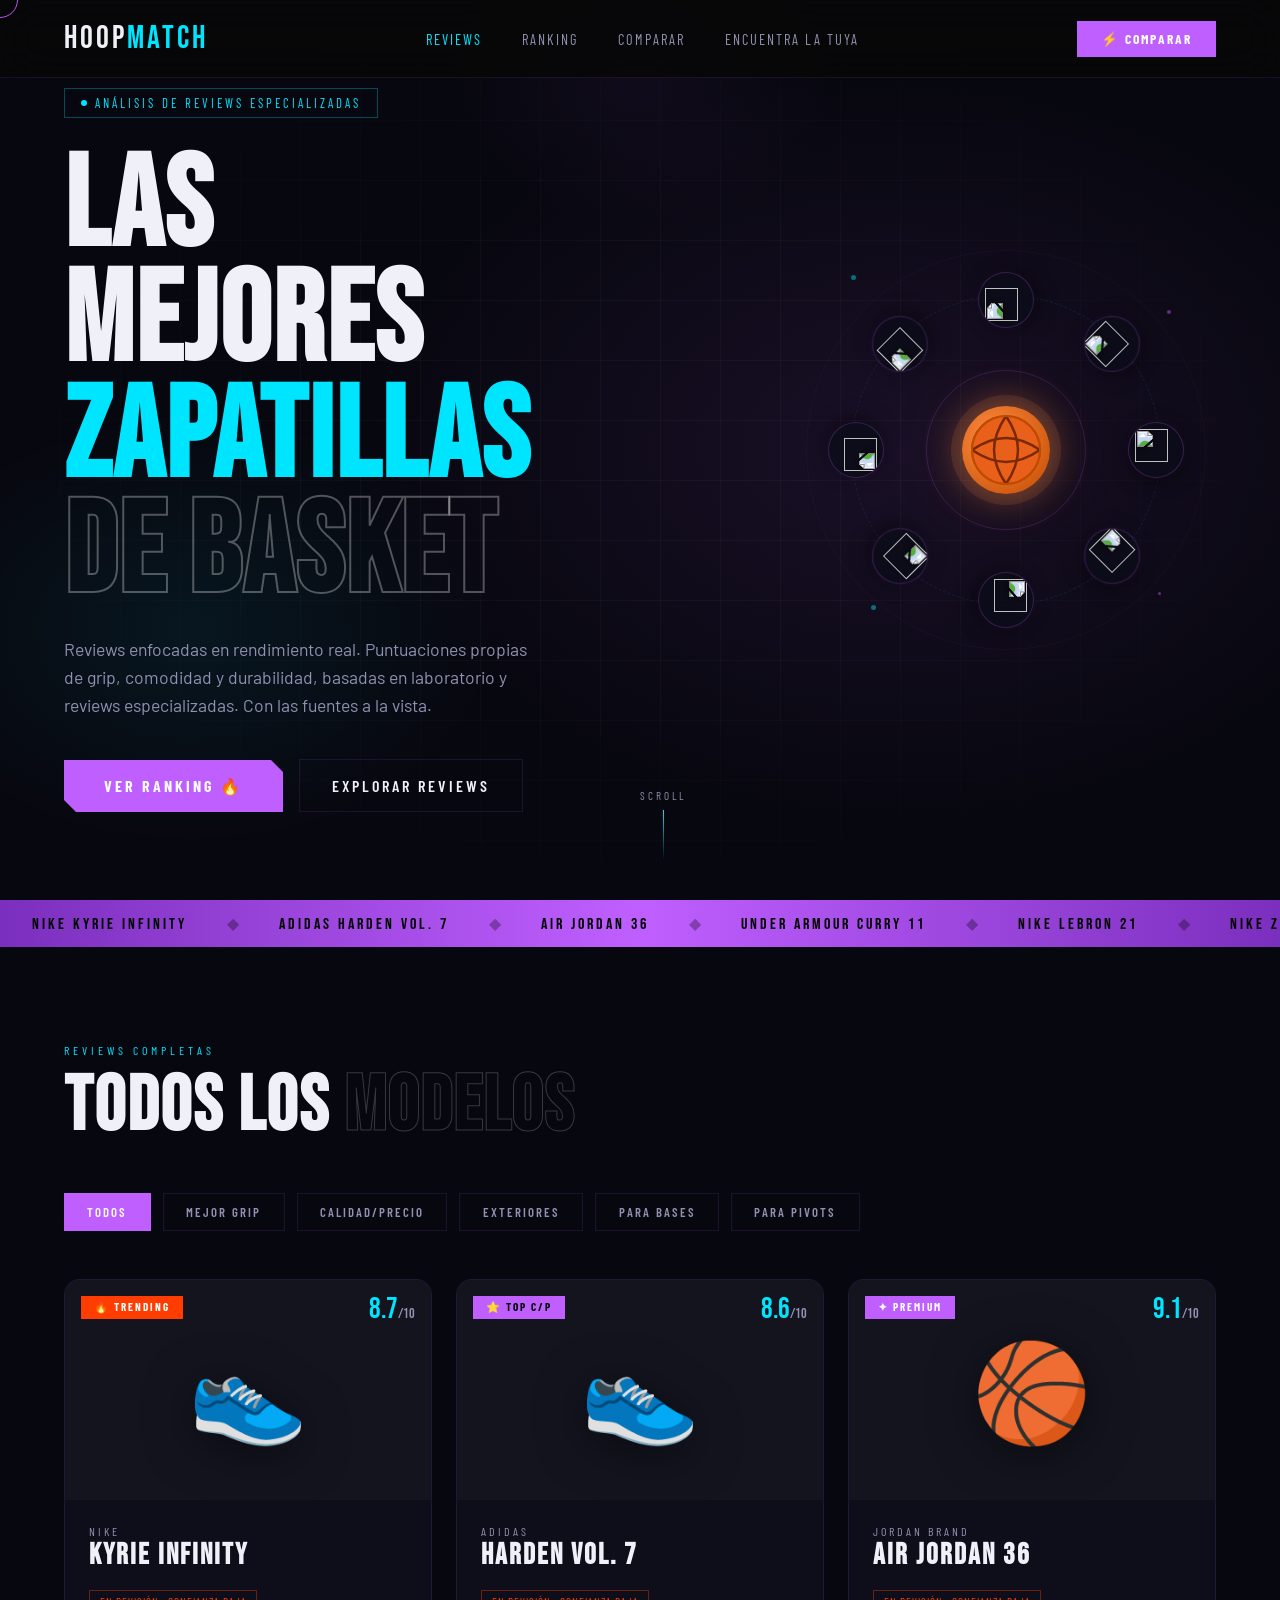
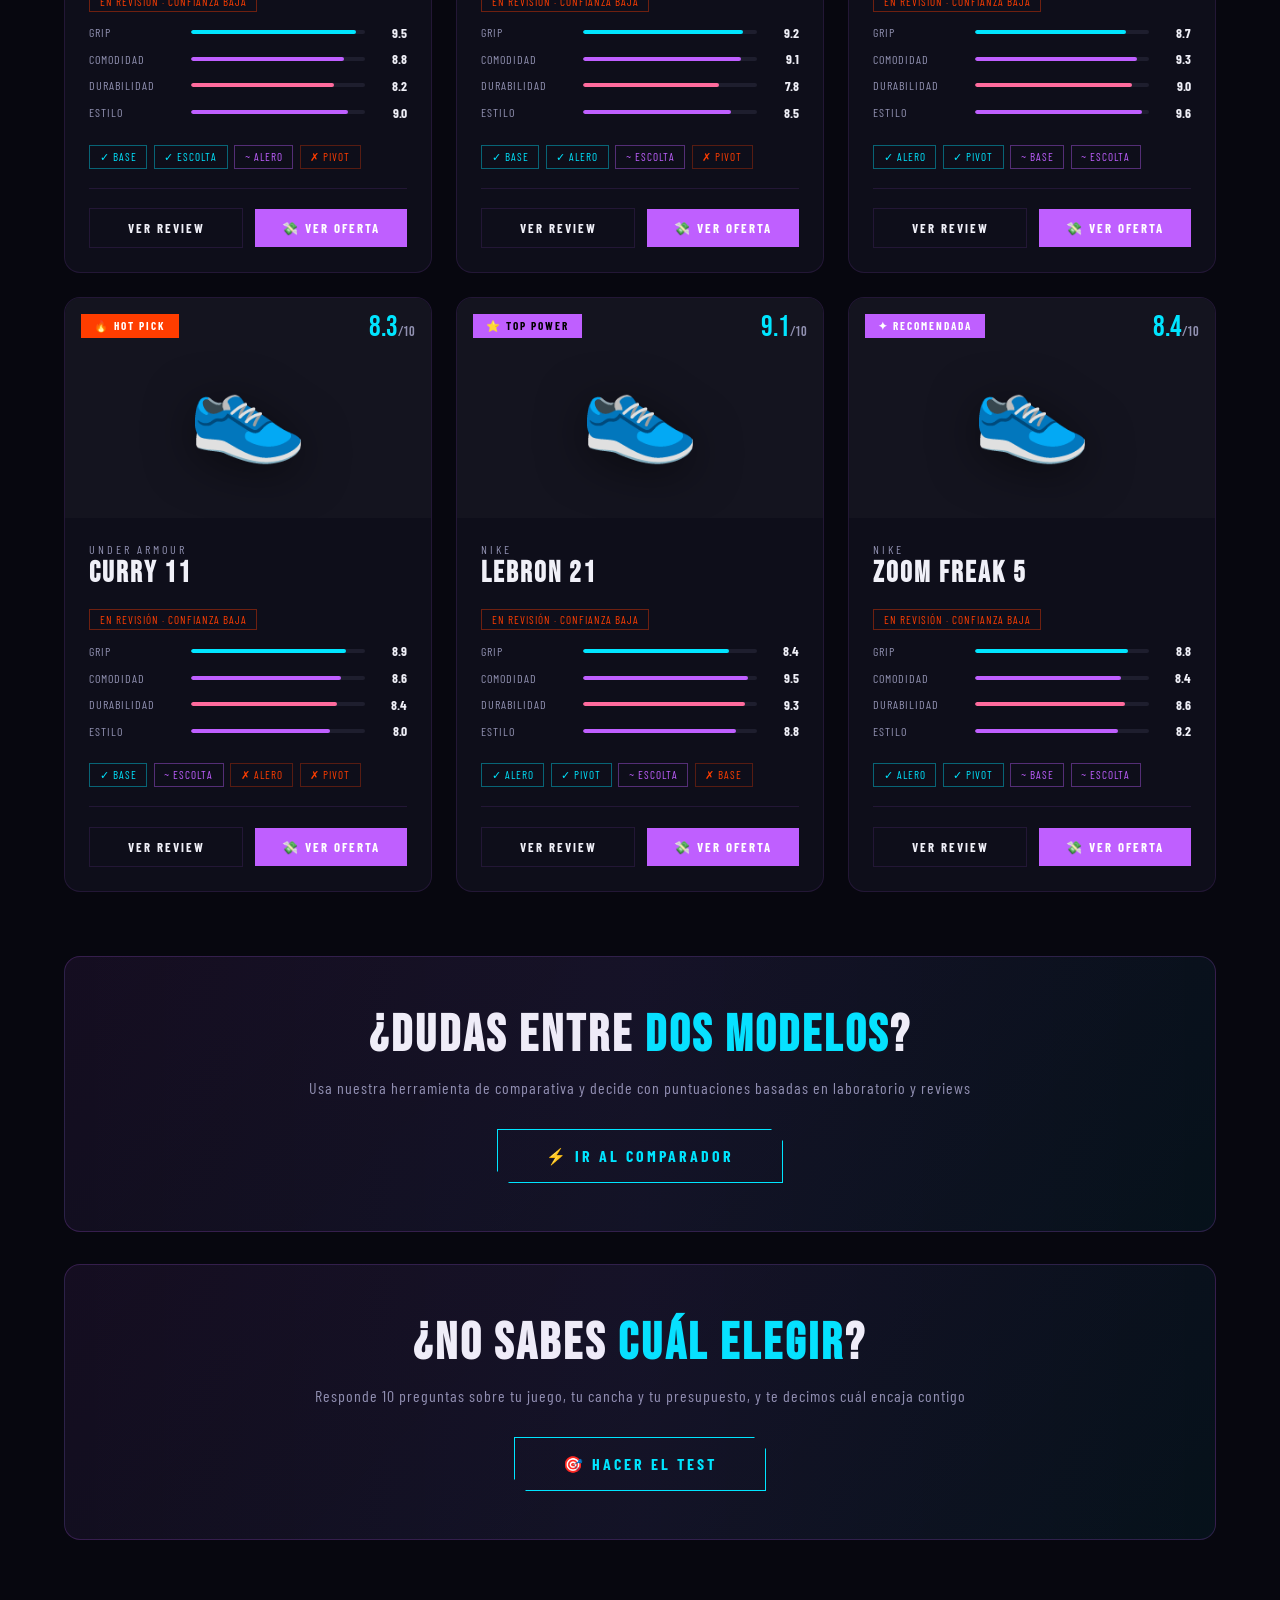
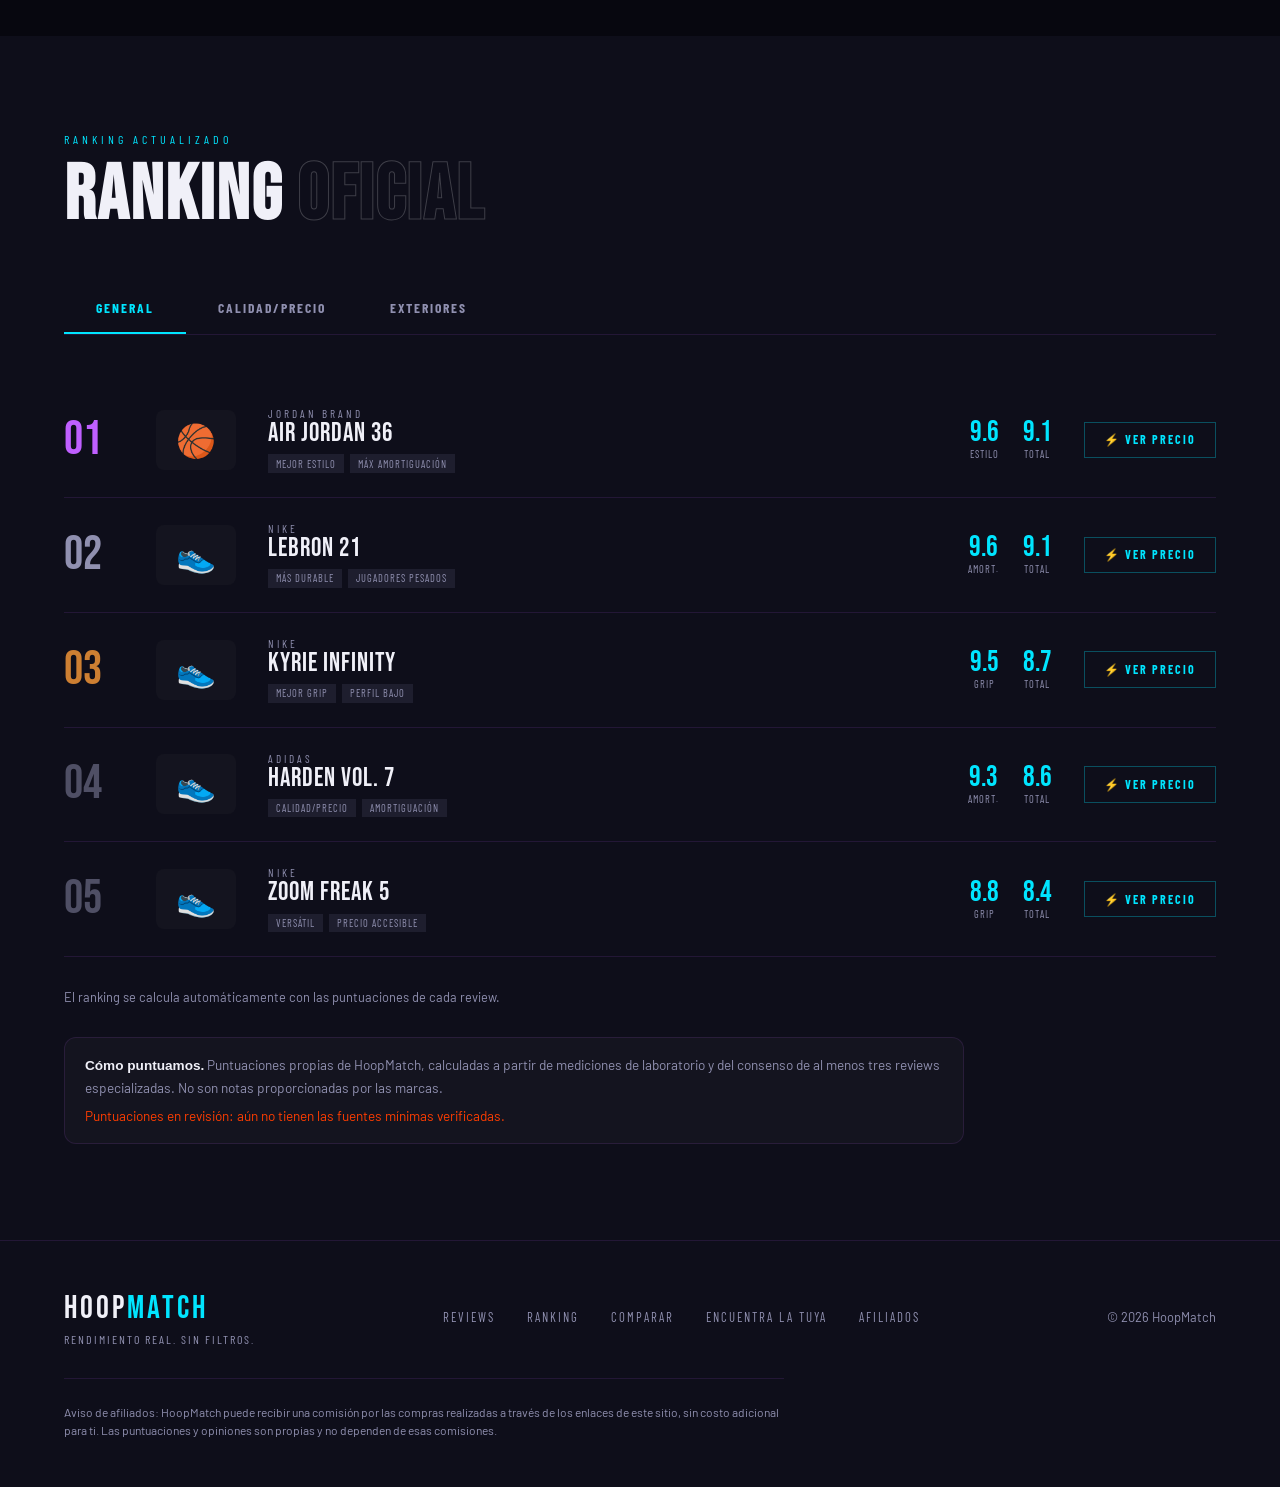
==== commit 5e5dd2a1: "Actualizacion de estructura de datos" ====
--- a/index.html
+++ b/index.html
@@ -3,7 +3,7 @@
   <head>
     <meta charset="UTF-8" />
     <meta name="viewport" content="width=device-width, initial-scale=1.0" />
-    <meta name="description" content="Reviews de zapatillas de basketball enfocadas en rendimiento real: grip, comodidad y durabilidad probados en cancha." />
+    <meta name="description" content="Reviews de zapatillas de basketball enfocadas en rendimiento real: grip, comodidad y durabilidad, con puntuaciones propias basadas en laboratorio y reviews especializadas." />
     <meta name="theme-color" content="#07070f" />
     <title>HoopMatch — Reviews de Zapatillas de Basketball</title>
     <link rel="preconnect" href="https://fonts.googleapis.com" />
@@ -35,9 +35,9 @@
       <div class="hero-bg"></div>
       <div class="hero-grid"></div>
       <div class="hero-content">
-        <div class="hero-badge">Reviews reales de cancha</div>
+        <div class="hero-badge">Análisis de reviews especializadas</div>
         <h1>LAS<br />MEJORES<br /><span class="accent">ZAPATILLAS</span><br /><span class="outline">DE BASKET</span></h1>
-        <p class="hero-sub">Reviews enfocadas en rendimiento real. Grip, comodidad y durabilidad probados en cancha. Sin filtros.</p>
+        <p class="hero-sub">Reviews enfocadas en rendimiento real. Puntuaciones propias de grip, comodidad y durabilidad, basadas en laboratorio y reviews especializadas. Con las fuentes a la vista.</p>
         <div class="hero-actions">
           <a href="#ranking" class="btn-primary">Ver Ranking 🔥</a>
           <a href="#reviews" class="btn-secondary">Explorar Reviews</a>
@@ -106,7 +106,7 @@
 
       <div class="compare-banner reveal">
         <h3>¿DUDAS ENTRE <span>DOS MODELOS</span>?</h3>
-        <p>Usa nuestra herramienta de comparativa y decide con datos reales de cancha</p>
+        <p>Usa nuestra herramienta de comparativa y decide con puntuaciones basadas en laboratorio y reviews</p>
         <a href="compare.html" class="compare-banner-btn">⚡ Ir al Comparador</a>
       </div>
 
@@ -133,6 +133,7 @@
       <div id="tab-exterior" class="ranking-list" hidden></div>
 
       <p class="ranking-note">El ranking se calcula automáticamente con las puntuaciones de cada review.</p>
+      <div class="method-note" id="methodNote"></div>
     </section>
 
     <footer>
--- a/css/styles.css
+++ b/css/styles.css
@@ -74,6 +74,17 @@
 /* ── EMOJI / IMAGEN DE ZAPATILLA ── */
 .shoe-img { width: 100%; height: 100%; object-fit: contain; display: block; }
 
+/* ── CONFIANZA DE LAS NOTAS ── */
+.conf-badge { display: inline-block; font-family: "Barlow Condensed", sans-serif; font-size: 0.7rem; letter-spacing: 1px; text-transform: uppercase; padding: 0.2rem 0.6rem; border: 1px solid rgba(255, 61, 0, 0.4); color: var(--neon2); }
+.conf-badge.media { border-color: rgba(191, 95, 255, 0.45); color: var(--neon); }
+.conf-badge.alta { border-color: rgba(0, 229, 255, 0.45); color: var(--cyan); }
+.card-conf, .result-conf { margin: 0.25rem 0 0.75rem; }
+.method-note { max-width: 900px; margin: 2rem 0 0; padding: 1rem 1.25rem; border: 1px solid var(--border); border-radius: 12px; background: var(--bg3); font-size: 0.85rem; line-height: 1.6; color: var(--text2); }
+.method-note strong { color: var(--text); }
+.method-warn { display: block; margin-top: 0.4rem; color: var(--neon2); }
+.source-list { font-size: 0.8rem; color: var(--text2); line-height: 1.6; margin-bottom: 2rem; }
+.source-list a { color: var(--cyan); }
+
 /* ── MOVIMIENTO REDUCIDO ── */
 @media (prefers-reduced-motion: reduce) {
   *, *::before, *::after { animation-duration: 0.01ms !important; animation-iteration-count: 1 !important; transition-duration: 0.01ms !important; scroll-behavior: auto !important; }
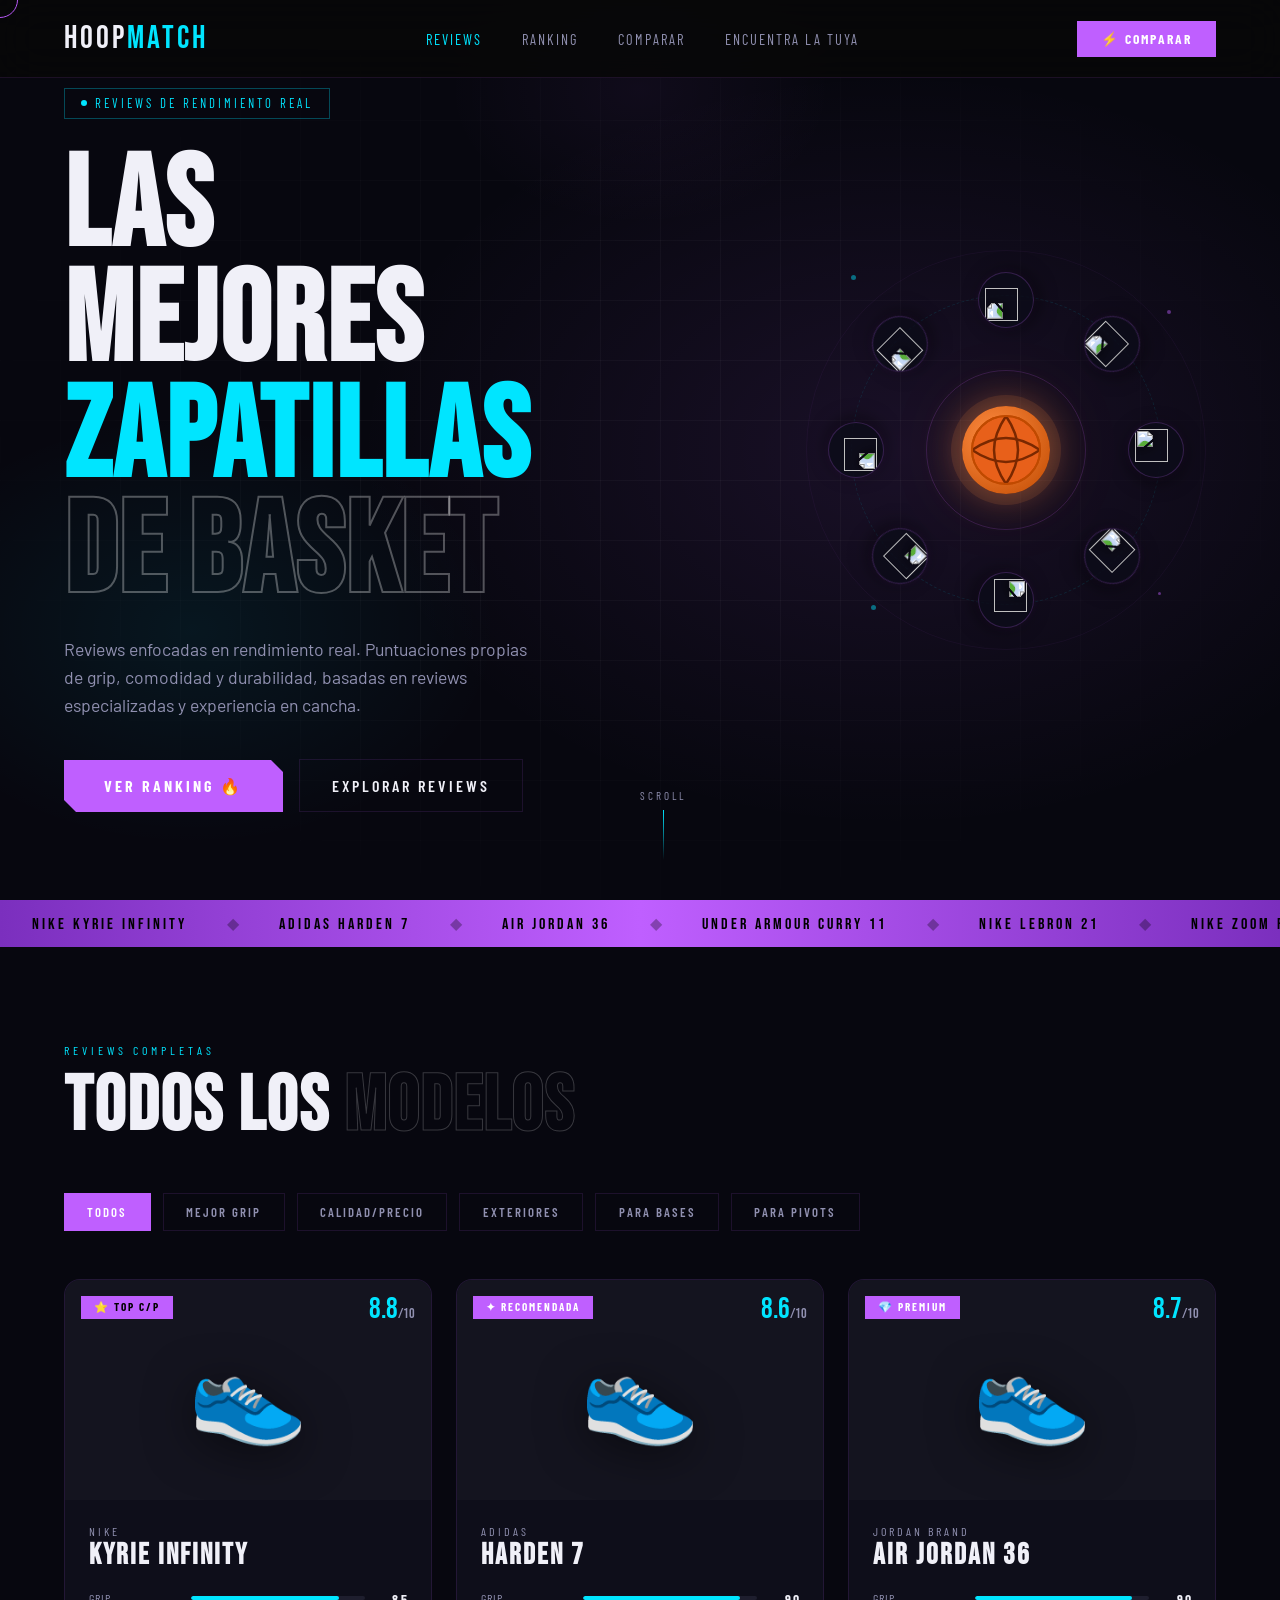
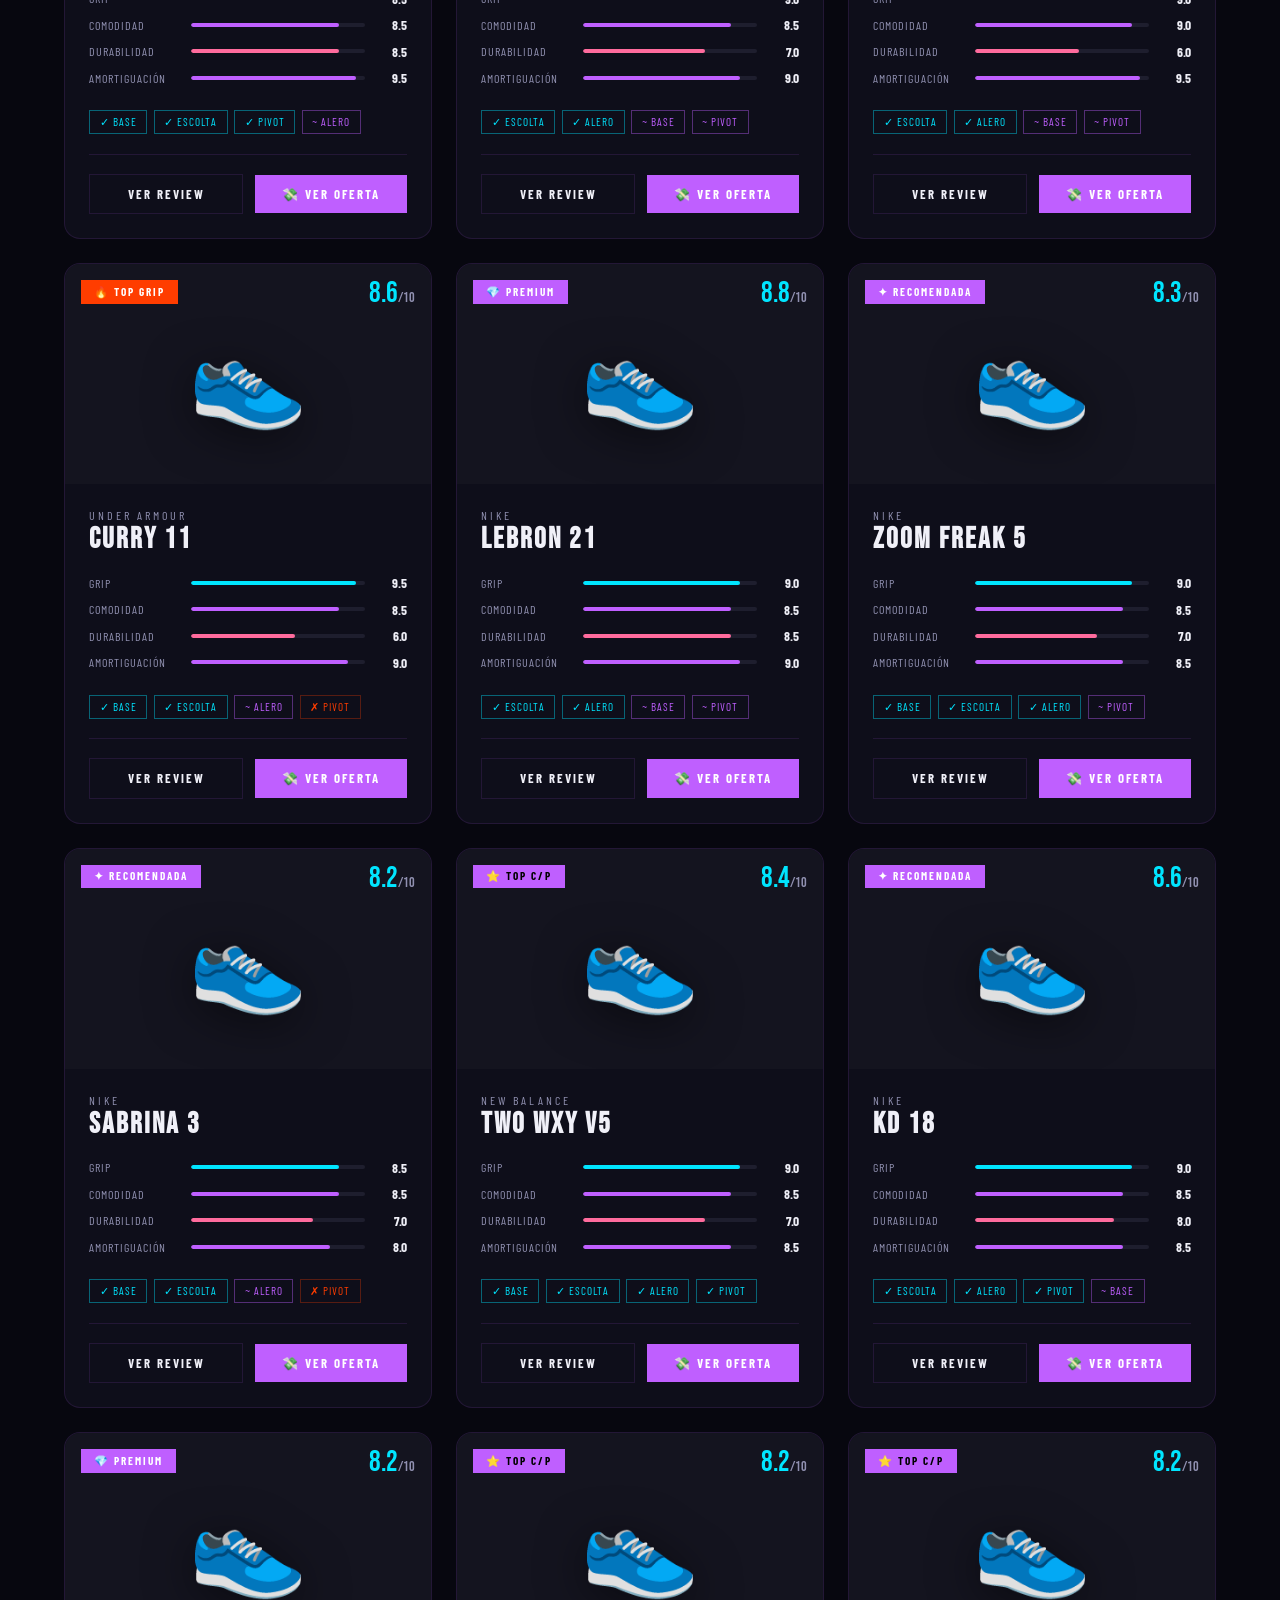
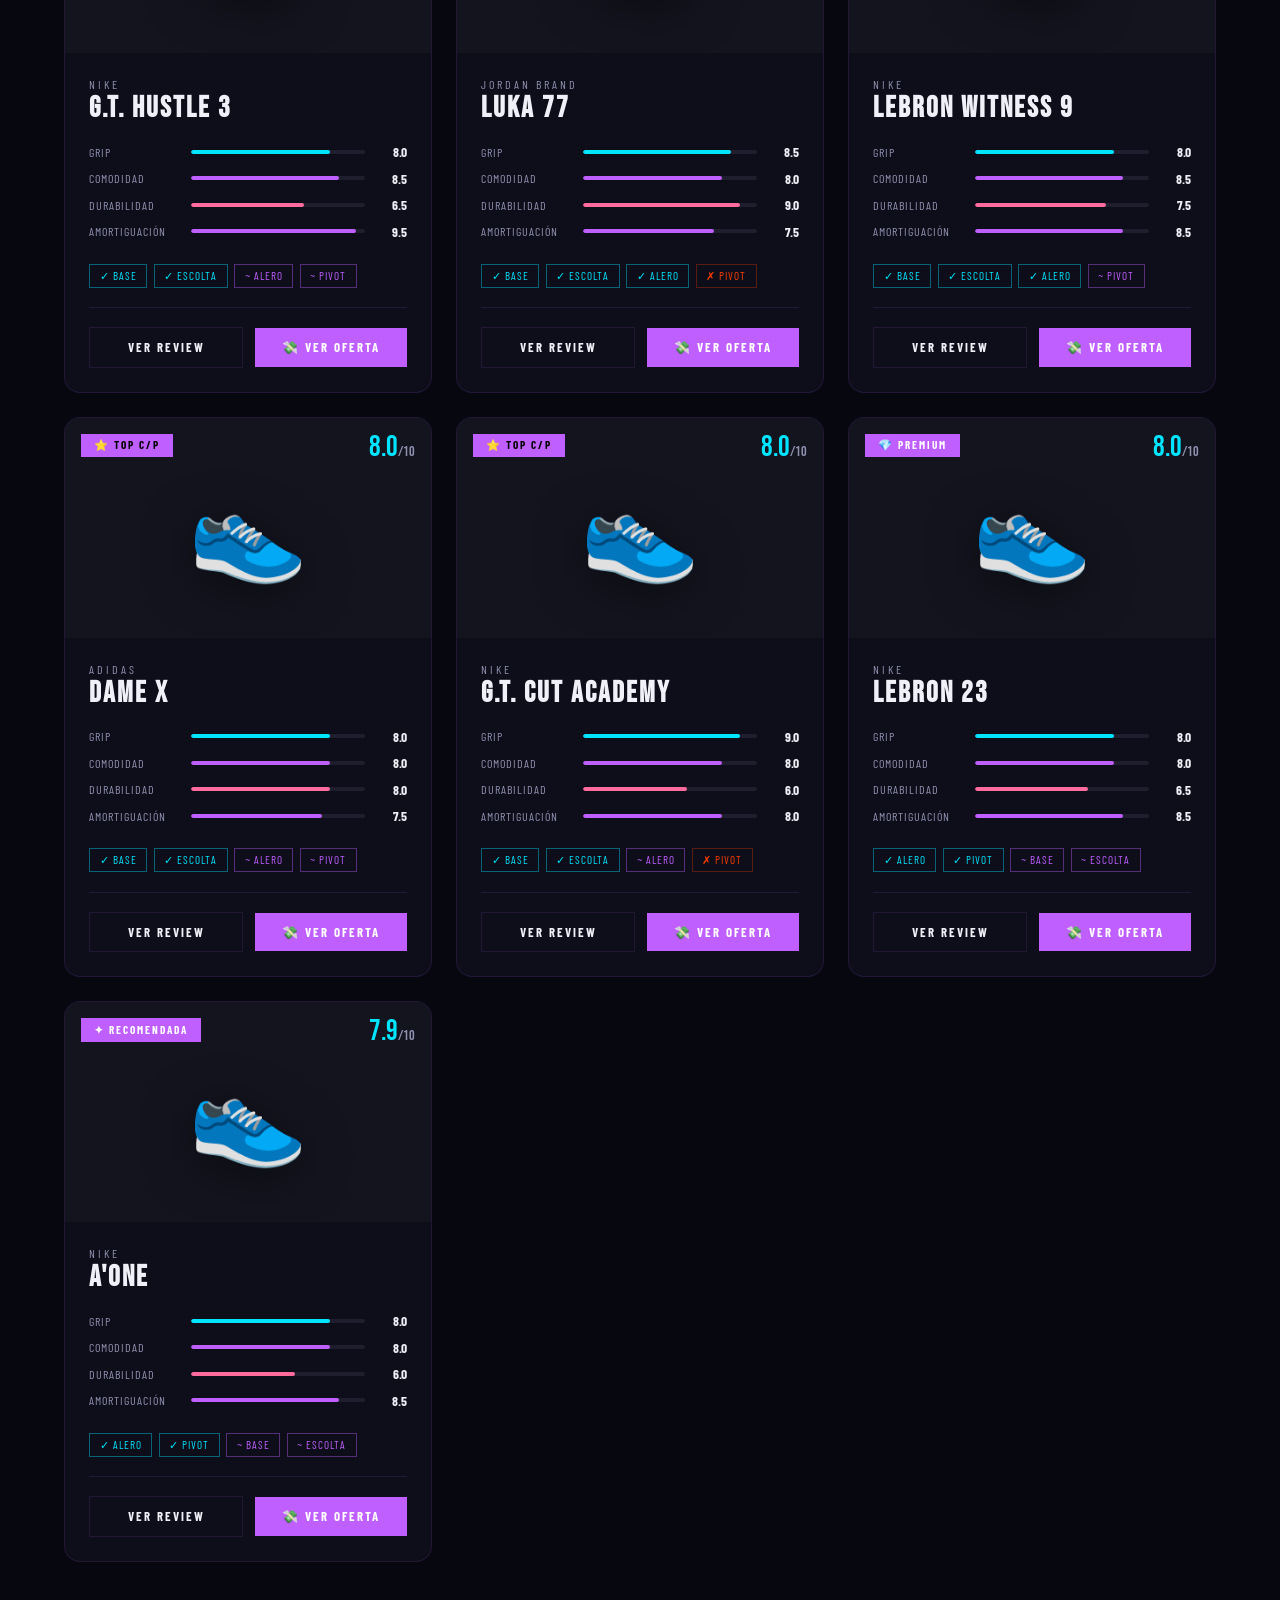
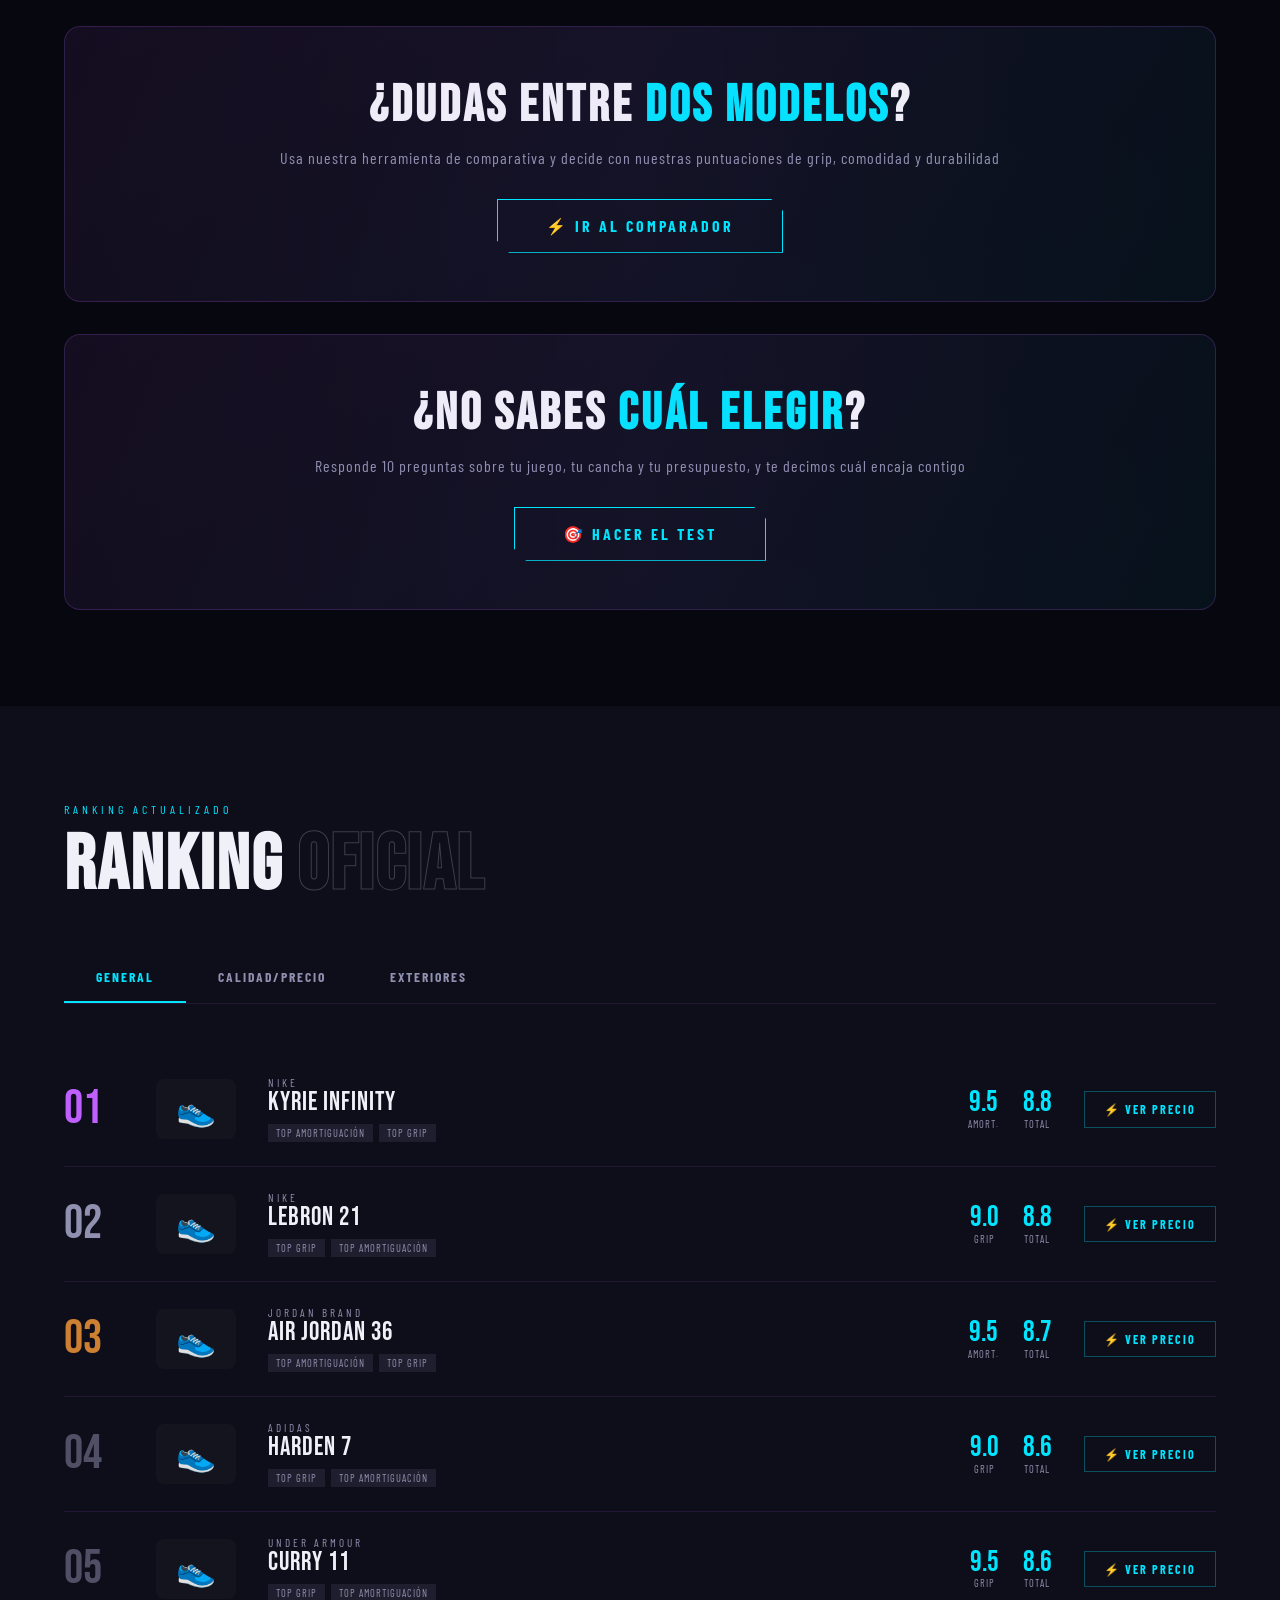
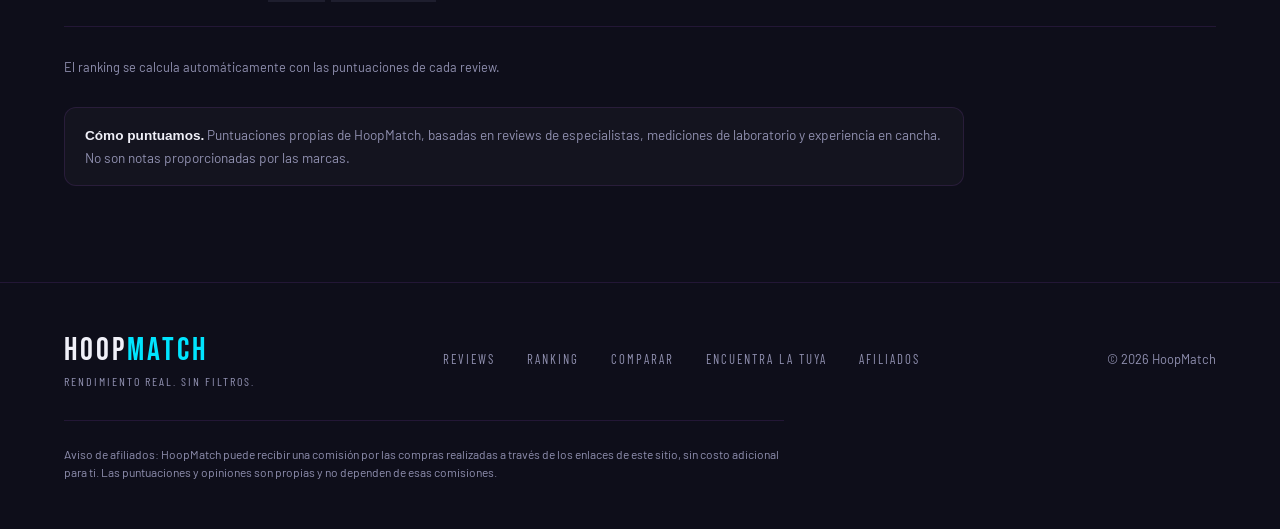
==== commit 503b9822: "Cambio de datos (se borraron caracteristicas innecesarias del calzado )" ====
--- a/index.html
+++ b/index.html
@@ -3,7 +3,7 @@
   <head>
     <meta charset="UTF-8" />
     <meta name="viewport" content="width=device-width, initial-scale=1.0" />
-    <meta name="description" content="Reviews de zapatillas de basketball enfocadas en rendimiento real: grip, comodidad y durabilidad, con puntuaciones propias basadas en laboratorio y reviews especializadas." />
+    <meta name="description" content="Reviews de zapatillas de basketball enfocadas en rendimiento real: grip, comodidad y durabilidad, con puntuaciones propias basadas en reviews especializadas y experiencia en cancha." />
     <meta name="theme-color" content="#07070f" />
     <title>HoopMatch — Reviews de Zapatillas de Basketball</title>
     <link rel="preconnect" href="https://fonts.googleapis.com" />
@@ -35,9 +35,9 @@
       <div class="hero-bg"></div>
       <div class="hero-grid"></div>
       <div class="hero-content">
-        <div class="hero-badge">Análisis de reviews especializadas</div>
+        <div class="hero-badge">Reviews de rendimiento real</div>
         <h1>LAS<br />MEJORES<br /><span class="accent">ZAPATILLAS</span><br /><span class="outline">DE BASKET</span></h1>
-        <p class="hero-sub">Reviews enfocadas en rendimiento real. Puntuaciones propias de grip, comodidad y durabilidad, basadas en laboratorio y reviews especializadas. Con las fuentes a la vista.</p>
+        <p class="hero-sub">Reviews enfocadas en rendimiento real. Puntuaciones propias de grip, comodidad y durabilidad, basadas en reviews especializadas y experiencia en cancha.</p>
         <div class="hero-actions">
           <a href="#ranking" class="btn-primary">Ver Ranking 🔥</a>
           <a href="#reviews" class="btn-secondary">Explorar Reviews</a>
@@ -106,7 +106,7 @@
 
       <div class="compare-banner reveal">
         <h3>¿DUDAS ENTRE <span>DOS MODELOS</span>?</h3>
-        <p>Usa nuestra herramienta de comparativa y decide con puntuaciones basadas en laboratorio y reviews</p>
+        <p>Usa nuestra herramienta de comparativa y decide con nuestras puntuaciones de grip, comodidad y durabilidad</p>
         <a href="compare.html" class="compare-banner-btn">⚡ Ir al Comparador</a>
       </div>
 
--- a/css/styles.css
+++ b/css/styles.css
@@ -74,16 +74,8 @@
 /* ── EMOJI / IMAGEN DE ZAPATILLA ── */
 .shoe-img { width: 100%; height: 100%; object-fit: contain; display: block; }
 
-/* ── CONFIANZA DE LAS NOTAS ── */
-.conf-badge { display: inline-block; font-family: "Barlow Condensed", sans-serif; font-size: 0.7rem; letter-spacing: 1px; text-transform: uppercase; padding: 0.2rem 0.6rem; border: 1px solid rgba(255, 61, 0, 0.4); color: var(--neon2); }
-.conf-badge.media { border-color: rgba(191, 95, 255, 0.45); color: var(--neon); }
-.conf-badge.alta { border-color: rgba(0, 229, 255, 0.45); color: var(--cyan); }
-.card-conf, .result-conf { margin: 0.25rem 0 0.75rem; }
 .method-note { max-width: 900px; margin: 2rem 0 0; padding: 1rem 1.25rem; border: 1px solid var(--border); border-radius: 12px; background: var(--bg3); font-size: 0.85rem; line-height: 1.6; color: var(--text2); }
 .method-note strong { color: var(--text); }
-.method-warn { display: block; margin-top: 0.4rem; color: var(--neon2); }
-.source-list { font-size: 0.8rem; color: var(--text2); line-height: 1.6; margin-bottom: 2rem; }
-.source-list a { color: var(--cyan); }
 
 /* ── MOVIMIENTO REDUCIDO ── */
 @media (prefers-reduced-motion: reduce) {
